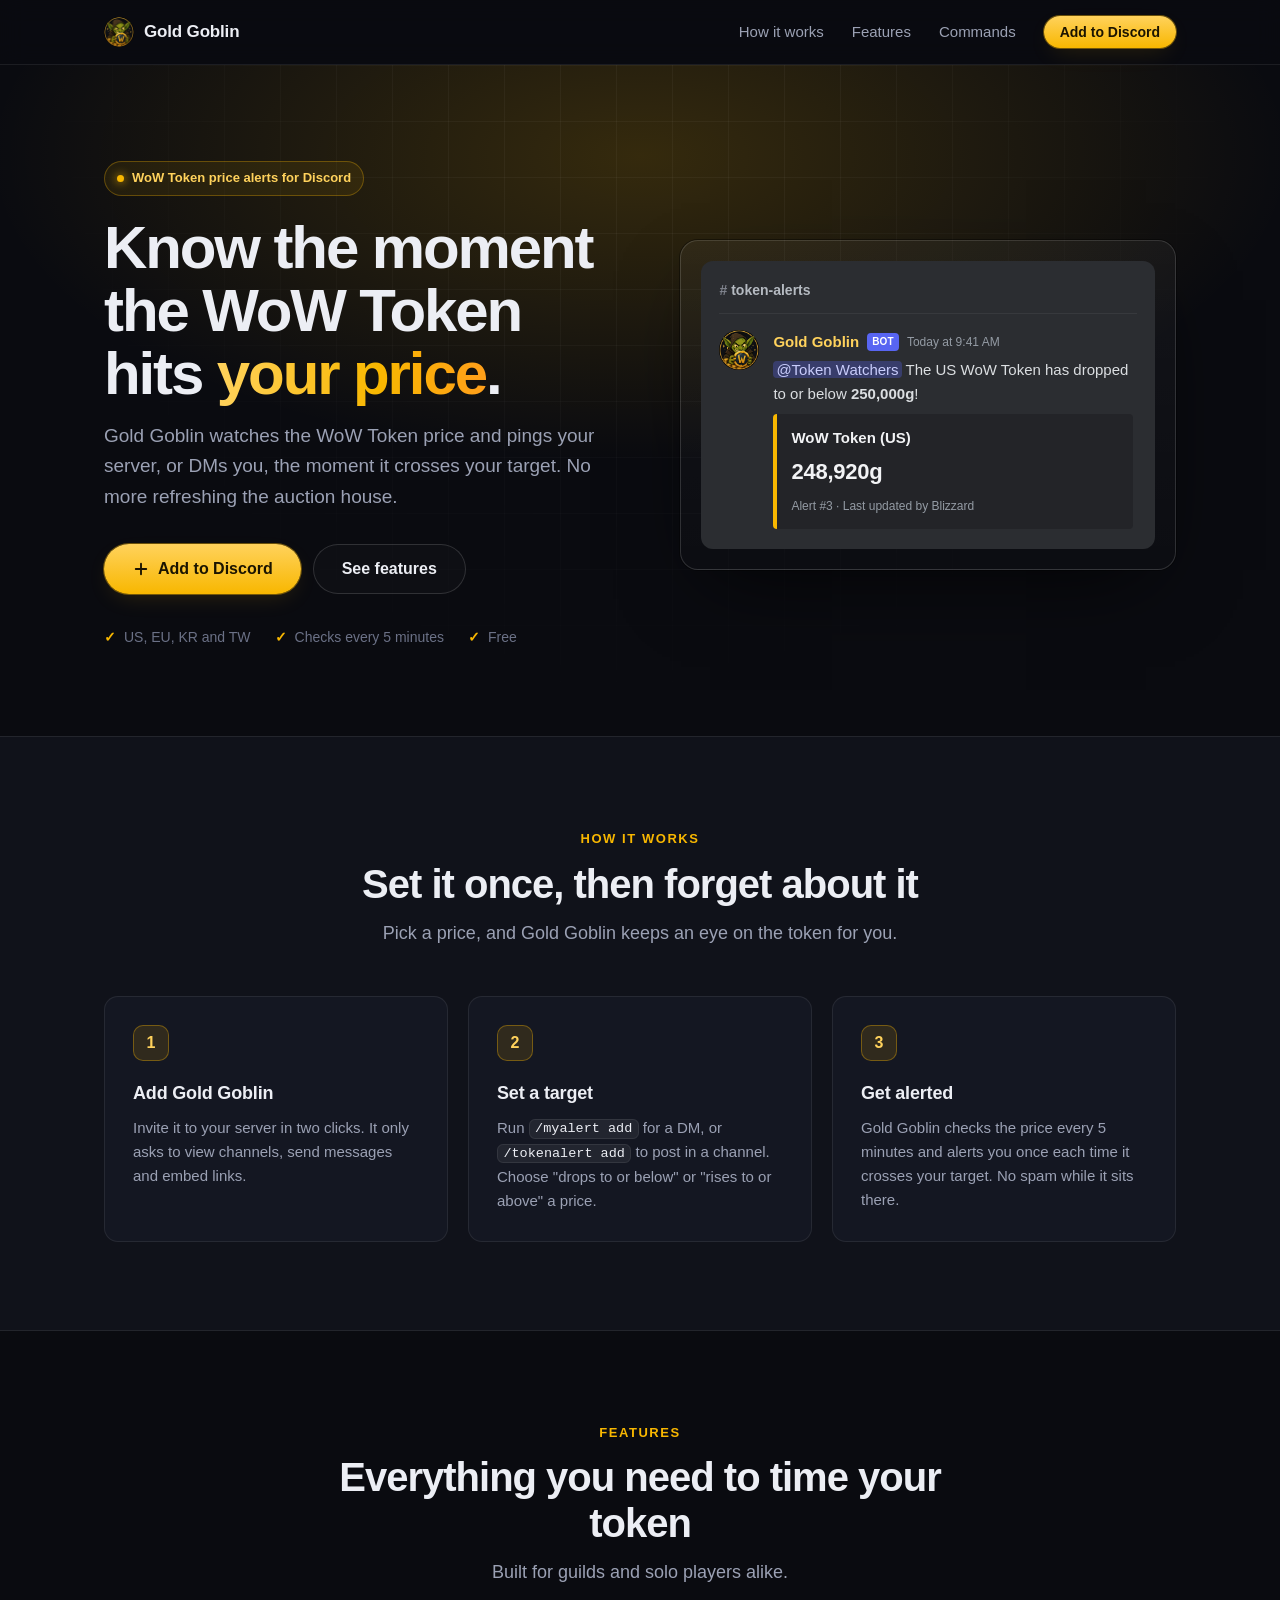
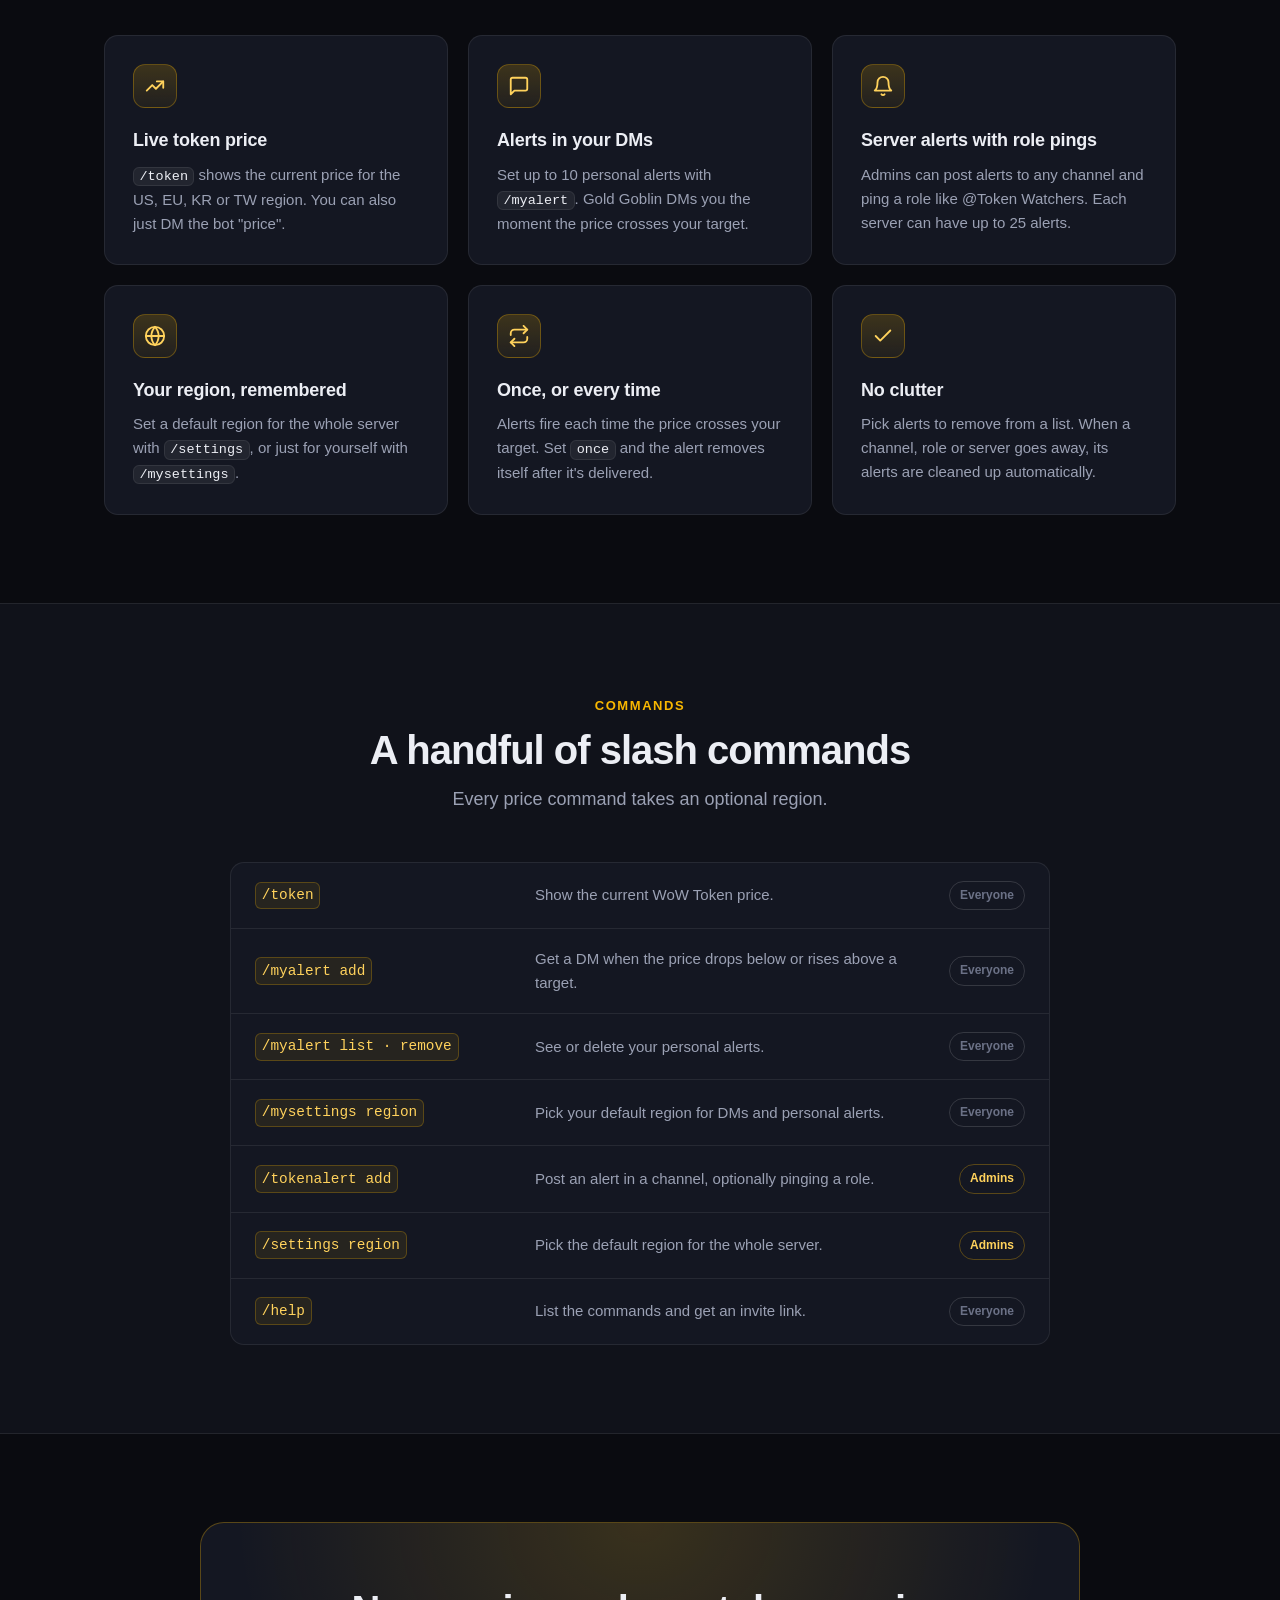
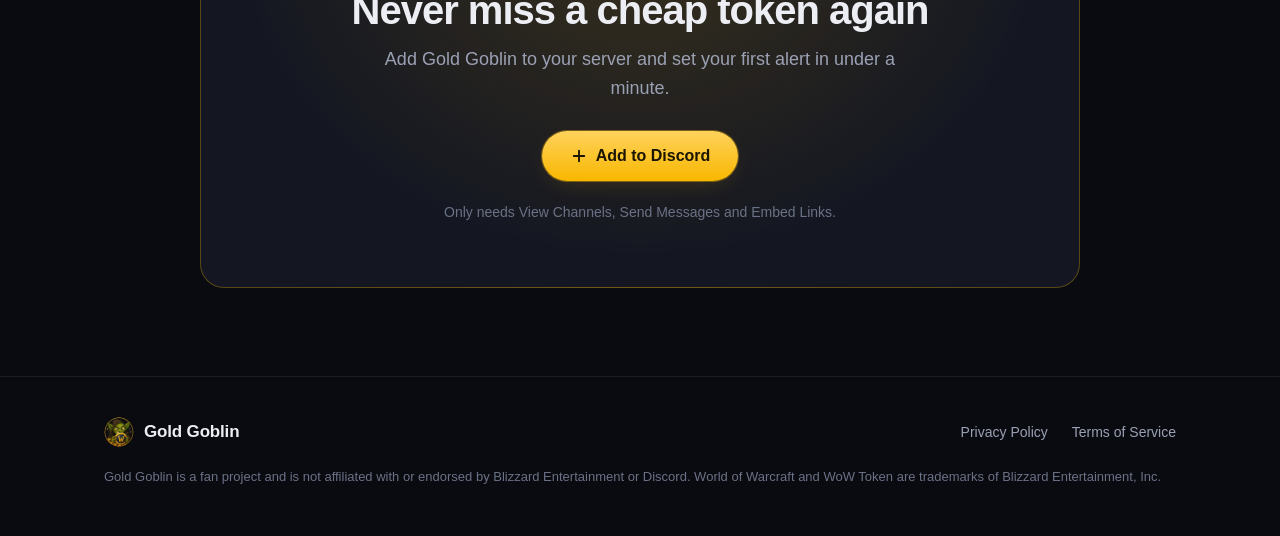
==== index.html @ 0d36cdb4 "Add Gold Goblin website with privacy policy and terms" ====
<!doctype html>
<html lang="en">
<head>
  <meta charset="utf-8">
  <meta name="viewport" content="width=device-width, initial-scale=1">
  <title>Gold Goblin · WoW Token price alerts for Discord</title>
  <meta name="description" content="Gold Goblin is a Discord bot that tracks the World of Warcraft Token price and alerts your server or DMs you when it hits your target. Supports US, EU, KR and TW.">
  <meta name="theme-color" content="#0a0b10">
  <meta property="og:title" content="Gold Goblin · WoW Token price alerts for Discord">
  <meta property="og:description" content="Get pinged the moment the WoW Token hits your price. US, EU, KR and TW.">
  <meta property="og:type" content="website">
  <meta property="og:image" content="https://tainamalave.github.io/gold-goblin-site/assets/icon-512.png">
  <link rel="icon" href="assets/favicon-64.png" type="image/png">
  <link rel="apple-touch-icon" href="assets/icon-256.png">
  <link rel="stylesheet" href="assets/styles.css">
</head>
<body>
  <header class="site-header">
    <nav class="container nav" aria-label="Main">
      <a class="brand" href="./">
        <img src="assets/icon-256.png" alt="" width="28" height="28">
        Gold Goblin
      </a>
      <div class="nav-links">
        <a href="#how-it-works">How it works</a>
        <a href="#features">Features</a>
        <a href="#commands">Commands</a>
        <a class="btn btn-primary btn-small" href="https://discord.com/oauth2/authorize?client_id=1545483178246930565&amp;scope=bot+applications.commands&amp;permissions=19456">Add to Discord</a>
      </div>
    </nav>
  </header>

  <main>
    <section class="hero">
      <div class="container hero-grid">
        <div>
          <span class="eyebrow"><span class="dot"></span>WoW Token price alerts for Discord</span>
          <h1>Know the moment the WoW Token hits <span class="gradient-text">your price</span>.</h1>
          <p class="lead">Gold Goblin watches the WoW Token price and pings your server, or DMs you, the moment it crosses your target. No more refreshing the auction house.</p>
          <div class="hero-actions">
            <a class="btn btn-primary btn-large" href="https://discord.com/oauth2/authorize?client_id=1545483178246930565&amp;scope=bot+applications.commands&amp;permissions=19456">
              <svg viewBox="0 0 24 24" fill="none" stroke="currentColor" stroke-width="2.5" stroke-linecap="round" aria-hidden="true"><path d="M12 5v14M5 12h14"/></svg>
              Add to Discord
            </a>
            <a class="btn btn-ghost btn-large" href="#features">See features</a>
          </div>
          <ul class="hero-facts">
            <li>US, EU, KR and TW</li>
            <li>Checks every 5 minutes</li>
            <li>Free</li>
          </ul>
        </div>

        <div class="mock" aria-label="Example of a Gold Goblin alert in Discord" role="img">
          <div class="mock-window">
            <p class="mock-channel"><span>#</span>token-alerts</p>
            <div class="msg">
              <img class="msg-avatar" src="assets/icon-256.png" alt="">
              <div>
                <div class="msg-head">
                  <span class="msg-name">Gold Goblin</span>
                  <span class="msg-tag">BOT</span>
                  <span class="msg-time">Today at 9:41 AM</span>
                </div>
                <p class="msg-text"><span class="mention">@Token Watchers</span> The US WoW Token has dropped to or below <strong>250,000g</strong>!</p>
                <div class="embed">
                  <div class="embed-title">WoW Token (US)</div>
                  <div class="embed-price">248,920g</div>
                  <div class="embed-foot">Alert #3 · Last updated by Blizzard</div>
                </div>
              </div>
            </div>
          </div>
        </div>
      </div>
    </section>

    <section class="section-alt" id="how-it-works">
      <div class="container">
        <div class="section-head">
          <span class="kicker">How it works</span>
          <h2>Set it once, then forget about it</h2>
          <p>Pick a price, and Gold Goblin keeps an eye on the token for you.</p>
        </div>
        <ol class="steps">
          <li class="step">
            <h3>Add Gold Goblin</h3>
            <p>Invite it to your server in two clicks. It only asks to view channels, send messages and embed links.</p>
          </li>
          <li class="step">
            <h3>Set a target</h3>
            <p>Run <code>/myalert add</code> for a DM, or <code>/tokenalert add</code> to post in a channel. Choose "drops to or below" or "rises to or above" a price.</p>
          </li>
          <li class="step">
            <h3>Get alerted</h3>
            <p>Gold Goblin checks the price every 5 minutes and alerts you once each time it crosses your target. No spam while it sits there.</p>
          </li>
        </ol>
      </div>
    </section>

    <section id="features">
      <div class="container">
        <div class="section-head">
          <span class="kicker">Features</span>
          <h2>Everything you need to time your token</h2>
          <p>Built for guilds and solo players alike.</p>
        </div>
        <div class="features">
          <article class="feature">
            <div class="feature-icon"><svg viewBox="0 0 24 24" fill="none" stroke="currentColor" stroke-width="2" stroke-linecap="round" stroke-linejoin="round" aria-hidden="true"><path d="M3 17l6-6 4 4 8-8"/><path d="M14 7h7v7"/></svg></div>
            <h3>Live token price</h3>
            <p><code>/token</code> shows the current price for the US, EU, KR or TW region. You can also just DM the bot "price".</p>
          </article>
          <article class="feature">
            <div class="feature-icon"><svg viewBox="0 0 24 24" fill="none" stroke="currentColor" stroke-width="2" stroke-linecap="round" stroke-linejoin="round" aria-hidden="true"><path d="M21 15a2 2 0 0 1-2 2H7l-4 4V5a2 2 0 0 1 2-2h14a2 2 0 0 1 2 2z"/></svg></div>
            <h3>Alerts in your DMs</h3>
            <p>Set up to 10 personal alerts with <code>/myalert</code>. Gold Goblin DMs you the moment the price crosses your target.</p>
          </article>
          <article class="feature">
            <div class="feature-icon"><svg viewBox="0 0 24 24" fill="none" stroke="currentColor" stroke-width="2" stroke-linecap="round" stroke-linejoin="round" aria-hidden="true"><path d="M18 8A6 6 0 0 0 6 8c0 7-3 9-3 9h18s-3-2-3-9"/><path d="M13.73 21a2 2 0 0 1-3.46 0"/></svg></div>
            <h3>Server alerts with role pings</h3>
            <p>Admins can post alerts to any channel and ping a role like @Token Watchers. Each server can have up to 25 alerts.</p>
          </article>
          <article class="feature">
            <div class="feature-icon"><svg viewBox="0 0 24 24" fill="none" stroke="currentColor" stroke-width="2" stroke-linecap="round" stroke-linejoin="round" aria-hidden="true"><circle cx="12" cy="12" r="10"/><path d="M2 12h20"/><path d="M12 2a15.3 15.3 0 0 1 4 10 15.3 15.3 0 0 1-4 10 15.3 15.3 0 0 1-4-10 15.3 15.3 0 0 1 4-10z"/></svg></div>
            <h3>Your region, remembered</h3>
            <p>Set a default region for the whole server with <code>/settings</code>, or just for yourself with <code>/mysettings</code>.</p>
          </article>
          <article class="feature">
            <div class="feature-icon"><svg viewBox="0 0 24 24" fill="none" stroke="currentColor" stroke-width="2" stroke-linecap="round" stroke-linejoin="round" aria-hidden="true"><path d="M17 1l4 4-4 4"/><path d="M3 11V9a4 4 0 0 1 4-4h14"/><path d="M7 23l-4-4 4-4"/><path d="M21 13v2a4 4 0 0 1-4 4H3"/></svg></div>
            <h3>Once, or every time</h3>
            <p>Alerts fire each time the price crosses your target. Set <code>once</code> and the alert removes itself after it's delivered.</p>
          </article>
          <article class="feature">
            <div class="feature-icon"><svg viewBox="0 0 24 24" fill="none" stroke="currentColor" stroke-width="2" stroke-linecap="round" stroke-linejoin="round" aria-hidden="true"><path d="M20 6L9 17l-5-5"/></svg></div>
            <h3>No clutter</h3>
            <p>Pick alerts to remove from a list. When a channel, role or server goes away, its alerts are cleaned up automatically.</p>
          </article>
        </div>
      </div>
    </section>

    <section class="section-alt" id="commands">
      <div class="container">
        <div class="section-head">
          <span class="kicker">Commands</span>
          <h2>A handful of slash commands</h2>
          <p>Every price command takes an optional region.</p>
        </div>
        <div class="commands">
          <div class="command">
            <code>/token</code>
            <p>Show the current WoW Token price.</p>
            <span class="badge">Everyone</span>
          </div>
          <div class="command">
            <code>/myalert add</code>
            <p>Get a DM when the price drops below or rises above a target.</p>
            <span class="badge">Everyone</span>
          </div>
          <div class="command">
            <code>/myalert list · remove</code>
            <p>See or delete your personal alerts.</p>
            <span class="badge">Everyone</span>
          </div>
          <div class="command">
            <code>/mysettings region</code>
            <p>Pick your default region for DMs and personal alerts.</p>
            <span class="badge">Everyone</span>
          </div>
          <div class="command">
            <code>/tokenalert add</code>
            <p>Post an alert in a channel, optionally pinging a role.</p>
            <span class="badge badge-admin">Admins</span>
          </div>
          <div class="command">
            <code>/settings region</code>
            <p>Pick the default region for the whole server.</p>
            <span class="badge badge-admin">Admins</span>
          </div>
          <div class="command">
            <code>/help</code>
            <p>List the commands and get an invite link.</p>
            <span class="badge">Everyone</span>
          </div>
        </div>
      </div>
    </section>

    <section>
      <div class="container">
        <div class="cta">
          <h2>Never miss a cheap token again</h2>
          <p>Add Gold Goblin to your server and set your first alert in under a minute.</p>
          <a class="btn btn-primary btn-large" href="https://discord.com/oauth2/authorize?client_id=1545483178246930565&amp;scope=bot+applications.commands&amp;permissions=19456">
            <svg viewBox="0 0 24 24" fill="none" stroke="currentColor" stroke-width="2.5" stroke-linecap="round" aria-hidden="true"><path d="M12 5v14M5 12h14"/></svg>
            Add to Discord
          </a>
          <p class="fine">Only needs View Channels, Send Messages and Embed Links.</p>
        </div>
      </div>
    </section>
  </main>

  <footer class="site-footer">
    <div class="container">
      <div class="footer-grid">
        <a class="brand" href="./">
          <img src="assets/icon-256.png" alt="" width="28" height="28">
          Gold Goblin
        </a>
        <div class="footer-links">
          <a href="privacy.html">Privacy Policy</a>
          <a href="terms.html">Terms of Service</a>
        </div>
      </div>
      <p class="disclaimer">Gold Goblin is a fan project and is not affiliated with or endorsed by Blizzard Entertainment or Discord. World of Warcraft and WoW Token are trademarks of Blizzard Entertainment, Inc.</p>
    </div>
  </footer>
</body>
</html>
---- assets/styles.css ----
:root {
  color-scheme: dark;
  --bg: #0a0b10;
  --bg-raised: #10121a;
  --card: #141722;
  --card-hover: #181c29;
  --border: rgba(255, 255, 255, 0.08);
  --border-strong: rgba(255, 255, 255, 0.14);
  --text: #eceef4;
  --muted: #9ba1b4;
  --faint: #6b7186;
  --gold: #f8b700;
  --gold-soft: #ffd25c;
  --gold-ink: #1b1400;
  --gold-glow: rgba(248, 183, 0, 0.18);
  --discord-bg: #2b2d31;
  --discord-embed: #232428;
  --radius: 14px;
  --max: 1120px;
  --font: ui-sans-serif, -apple-system, BlinkMacSystemFont, "Segoe UI", Roboto, "Helvetica Neue", Arial, sans-serif;
  --mono: ui-monospace, SFMono-Regular, Menlo, Consolas, "Liberation Mono", monospace;
}

*,
*::before,
*::after {
  box-sizing: border-box;
}

html {
  scroll-behavior: smooth;
}

body {
  margin: 0;
  background: var(--bg);
  color: var(--text);
  font-family: var(--font);
  font-size: 16px;
  line-height: 1.6;
  -webkit-font-smoothing: antialiased;
}

a {
  color: var(--gold-soft);
  text-decoration: none;
}

a:hover {
  text-decoration: underline;
}

:focus-visible {
  outline: 2px solid var(--gold);
  outline-offset: 3px;
  border-radius: 6px;
}

code {
  font-family: var(--mono);
  font-size: 0.9em;
  background: rgba(255, 255, 255, 0.06);
  border: 1px solid var(--border);
  border-radius: 6px;
  padding: 0.1em 0.4em;
  color: var(--text);
}

.container {
  width: 100%;
  max-width: var(--max);
  margin: 0 auto;
  padding: 0 24px;
}

/* Header */

.site-header {
  position: sticky;
  top: 0;
  z-index: 10;
  background: rgba(10, 11, 16, 0.75);
  backdrop-filter: blur(12px);
  -webkit-backdrop-filter: blur(12px);
  border-bottom: 1px solid var(--border);
}

.nav {
  display: flex;
  align-items: center;
  justify-content: space-between;
  height: 64px;
  gap: 16px;
}

.brand {
  display: flex;
  align-items: center;
  gap: 10px;
  color: var(--text);
  font-weight: 700;
  font-size: 17px;
  letter-spacing: -0.01em;
}

.brand:hover {
  text-decoration: none;
}

.brand img {
  width: 30px;
  height: 30px;
  border-radius: 50%;
}

.nav-links {
  display: flex;
  align-items: center;
  gap: 28px;
}

.nav-links a:not(.btn) {
  color: var(--muted);
  font-size: 15px;
}

.nav-links a:not(.btn):hover {
  color: var(--text);
  text-decoration: none;
}

/* Buttons */

.btn {
  display: inline-flex;
  align-items: center;
  justify-content: center;
  gap: 8px;
  padding: 12px 22px;
  border-radius: 999px;
  font-weight: 600;
  font-size: 15px;
  line-height: 1;
  transition: transform 0.15s ease, box-shadow 0.15s ease, background 0.15s ease;
}

.btn:hover {
  text-decoration: none;
  transform: translateY(-1px);
}

.btn svg {
  width: 18px;
  height: 18px;
}

.btn-primary {
  background: linear-gradient(180deg, var(--gold-soft), var(--gold));
  color: var(--gold-ink);
  box-shadow: 0 0 0 1px rgba(248, 183, 0, 0.4), 0 8px 24px -8px var(--gold-glow);
}

.btn-primary:hover {
  box-shadow: 0 0 0 1px rgba(248, 183, 0, 0.6), 0 12px 32px -8px rgba(248, 183, 0, 0.35);
}

.btn-ghost {
  color: var(--text);
  border: 1px solid var(--border-strong);
  background: rgba(255, 255, 255, 0.02);
}

.btn-ghost:hover {
  background: rgba(255, 255, 255, 0.06);
}

.btn-small {
  padding: 9px 16px;
  font-size: 14px;
}

.btn-large {
  padding: 16px 28px;
  font-size: 16px;
}

/* Hero */

.hero {
  position: relative;
  overflow: hidden;
  padding: 96px 0 88px;
}

.hero::before {
  content: "";
  position: absolute;
  inset: -40% -10% auto;
  height: 720px;
  background: radial-gradient(ellipse at center, var(--gold-glow), transparent 60%);
  pointer-events: none;
}

.hero::after {
  content: "";
  position: absolute;
  inset: 0;
  background-image: linear-gradient(var(--border) 1px, transparent 1px),
    linear-gradient(90deg, var(--border) 1px, transparent 1px);
  background-size: 56px 56px;
  mask-image: radial-gradient(ellipse at 50% 0%, black 20%, transparent 70%);
  -webkit-mask-image: radial-gradient(ellipse at 50% 0%, black 20%, transparent 70%);
  opacity: 0.5;
  pointer-events: none;
}

.hero-grid {
  position: relative;
  z-index: 1;
  display: grid;
  grid-template-columns: 1.05fr 1fr;
  gap: 56px;
  align-items: center;
}

.eyebrow {
  display: inline-flex;
  align-items: center;
  gap: 8px;
  padding: 6px 12px;
  border: 1px solid rgba(248, 183, 0, 0.3);
  border-radius: 999px;
  background: rgba(248, 183, 0, 0.08);
  color: var(--gold-soft);
  font-size: 13px;
  font-weight: 600;
}

.eyebrow .dot {
  width: 7px;
  height: 7px;
  border-radius: 50%;
  background: var(--gold);
  box-shadow: 0 0 10px var(--gold);
}

h1 {
  margin: 20px 0 16px;
  font-size: clamp(38px, 5.4vw, 60px);
  line-height: 1.05;
  letter-spacing: -0.035em;
  font-weight: 800;
}

.gradient-text {
  background: linear-gradient(90deg, var(--gold-soft), var(--gold) 60%, #ff9f1a);
  -webkit-background-clip: text;
  background-clip: text;
  color: transparent;
}

.lead {
  margin: 0 0 32px;
  max-width: 540px;
  color: var(--muted);
  font-size: 19px;
}

.hero-actions {
  display: flex;
  flex-wrap: wrap;
  gap: 12px;
}

.hero-facts {
  display: flex;
  flex-wrap: wrap;
  gap: 8px 24px;
  margin: 32px 0 0;
  padding: 0;
  list-style: none;
  color: var(--faint);
  font-size: 14px;
}

.hero-facts li::before {
  content: "✓";
  margin-right: 8px;
  color: var(--gold);
  font-weight: 700;
}

/* Discord message mock */

.mock {
  position: relative;
  padding: 20px;
  border: 1px solid var(--border-strong);
  border-radius: 18px;
  background: linear-gradient(180deg, rgba(255, 255, 255, 0.04), rgba(255, 255, 255, 0.01));
  box-shadow: 0 30px 80px -30px rgba(0, 0, 0, 0.8), 0 0 0 1px rgba(0, 0, 0, 0.4);
}

.mock-window {
  border-radius: 12px;
  background: var(--discord-bg);
  padding: 18px 18px 20px;
}

.mock-channel {
  margin: 0 0 16px;
  padding-bottom: 12px;
  border-bottom: 1px solid rgba(255, 255, 255, 0.06);
  color: #b5bac1;
  font-size: 14px;
  font-weight: 600;
}

.mock-channel span {
  color: #80848e;
  margin-right: 4px;
}

.msg {
  display: grid;
  grid-template-columns: 40px 1fr;
  gap: 14px;
}

.msg-avatar {
  width: 40px;
  height: 40px;
  border-radius: 50%;
}

.msg-head {
  display: flex;
  align-items: center;
  gap: 8px;
  font-size: 15px;
}

.msg-name {
  color: var(--gold-soft);
  font-weight: 600;
}

.msg-tag {
  padding: 1px 5px;
  border-radius: 4px;
  background: #5865f2;
  color: #fff;
  font-size: 10px;
  font-weight: 700;
  letter-spacing: 0.02em;
}

.msg-time {
  color: #949ba4;
  font-size: 12px;
}

.msg-text {
  margin: 4px 0 8px;
  color: #dbdee1;
  font-size: 15px;
}

.mention {
  padding: 0 3px;
  border-radius: 4px;
  background: rgba(88, 101, 242, 0.3);
  color: #c9cdfb;
  font-weight: 500;
}

.embed {
  max-width: 360px;
  border-left: 4px solid var(--gold);
  border-radius: 4px;
  background: var(--discord-embed);
  padding: 12px 16px 12px 14px;
}

.embed-title {
  color: #f2f3f5;
  font-weight: 700;
  font-size: 15px;
}

.embed-price {
  margin: 4px 0 8px;
  color: #f2f3f5;
  font-weight: 800;
  font-size: 22px;
  letter-spacing: -0.01em;
}

.embed-foot {
  color: #949ba4;
  font-size: 12px;
}

/* Sections */

section {
  padding: 88px 0;
}

.section-alt {
  background: var(--bg-raised);
  border-top: 1px solid var(--border);
  border-bottom: 1px solid var(--border);
}

.section-head {
  max-width: 640px;
  margin: 0 auto 48px;
  text-align: center;
}

.section-head .kicker {
  color: var(--gold);
  font-size: 13px;
  font-weight: 700;
  letter-spacing: 0.12em;
  text-transform: uppercase;
}

h2 {
  margin: 10px 0 12px;
  font-size: clamp(28px, 3.6vw, 40px);
  line-height: 1.15;
  letter-spacing: -0.025em;
  font-weight: 800;
}

.section-head p {
  margin: 0;
  color: var(--muted);
  font-size: 18px;
}

/* Steps */

.steps {
  display: grid;
  grid-template-columns: repeat(3, 1fr);
  gap: 20px;
  margin: 0;
  padding: 0;
  list-style: none;
  counter-reset: step;
}

.step {
  position: relative;
  padding: 28px;
  border: 1px solid var(--border);
  border-radius: var(--radius);
  background: var(--card);
}

.step::before {
  counter-increment: step;
  content: counter(step);
  display: grid;
  place-items: center;
  width: 36px;
  height: 36px;
  margin-bottom: 18px;
  border-radius: 10px;
  background: rgba(248, 183, 0, 0.12);
  border: 1px solid rgba(248, 183, 0, 0.35);
  color: var(--gold-soft);
  font-weight: 800;
}

.step h3,
.feature h3 {
  margin: 0 0 8px;
  font-size: 18px;
  letter-spacing: -0.01em;
}

.step p,
.feature p {
  margin: 0;
  color: var(--muted);
  font-size: 15px;
}

/* Features */

.features {
  display: grid;
  grid-template-columns: repeat(3, 1fr);
  gap: 20px;
}

.feature {
  padding: 28px;
  border: 1px solid var(--border);
  border-radius: var(--radius);
  background: var(--card);
  transition: border-color 0.2s ease, background 0.2s ease, transform 0.2s ease;
}

.feature:hover {
  border-color: rgba(248, 183, 0, 0.35);
  background: var(--card-hover);
  transform: translateY(-2px);
}

.feature-icon {
  display: grid;
  place-items: center;
  width: 44px;
  height: 44px;
  margin-bottom: 18px;
  border-radius: 12px;
  background: linear-gradient(180deg, rgba(248, 183, 0, 0.18), rgba(248, 183, 0, 0.06));
  border: 1px solid rgba(248, 183, 0, 0.3);
  color: var(--gold-soft);
}

.feature-icon svg {
  width: 22px;
  height: 22px;
}

/* Commands */

.commands {
  max-width: 820px;
  margin: 0 auto;
  border: 1px solid var(--border);
  border-radius: var(--radius);
  background: var(--card);
  overflow: hidden;
}

.command {
  display: grid;
  grid-template-columns: minmax(200px, 260px) 1fr auto;
  align-items: center;
  gap: 20px;
  padding: 18px 24px;
  border-bottom: 1px solid var(--border);
}

.command:last-child {
  border-bottom: 0;
}

.command code {
  justify-self: start;
  background: rgba(248, 183, 0, 0.08);
  border-color: rgba(248, 183, 0, 0.25);
  color: var(--gold-soft);
}

.command p {
  margin: 0;
  color: var(--muted);
  font-size: 15px;
}

.badge {
  padding: 4px 10px;
  border-radius: 999px;
  border: 1px solid var(--border-strong);
  color: var(--faint);
  font-size: 12px;
  font-weight: 600;
  white-space: nowrap;
}

.badge-admin {
  border-color: rgba(248, 183, 0, 0.3);
  color: var(--gold-soft);
}

/* Call to action */

.cta {
  position: relative;
  overflow: hidden;
  max-width: 880px;
  margin: 0 auto;
  padding: 64px 32px;
  border: 1px solid rgba(248, 183, 0, 0.3);
  border-radius: 24px;
  background: radial-gradient(ellipse at 50% 0%, rgba(248, 183, 0, 0.16), transparent 65%), var(--card);
  text-align: center;
}

.cta h2 {
  margin-top: 0;
}

.cta p {
  margin: 0 auto 28px;
  max-width: 520px;
  color: var(--muted);
  font-size: 18px;
}

.cta .fine {
  margin: 20px auto 0;
  color: var(--faint);
  font-size: 14px;
}

/* Legal pages */

.legal {
  padding: 72px 0 96px;
}

.prose {
  max-width: 720px;
  margin: 0 auto;
}

.prose h1 {
  margin: 0 0 8px;
  font-size: clamp(34px, 4.6vw, 46px);
}

.prose .updated {
  margin: 0 0 40px;
  color: var(--faint);
  font-size: 15px;
}

.prose h2 {
  margin: 44px 0 12px;
  font-size: 22px;
  letter-spacing: -0.015em;
}

.prose p,
.prose li {
  color: #c6cad6;
}

.prose ul {
  padding-left: 22px;
}

.prose li {
  margin: 6px 0;
}

.prose strong {
  color: var(--text);
}

.callout {
  margin: 0 0 32px;
  padding: 18px 20px;
  border: 1px solid rgba(248, 183, 0, 0.3);
  border-radius: 12px;
  background: rgba(248, 183, 0, 0.06);
  color: #d8dbe5;
}

/* Footer */

.site-footer {
  padding: 40px 0 48px;
  border-top: 1px solid var(--border);
  color: var(--faint);
  font-size: 14px;
}

.footer-grid {
  display: flex;
  flex-wrap: wrap;
  align-items: center;
  justify-content: space-between;
  gap: 16px;
}

.footer-links {
  display: flex;
  gap: 24px;
}

.footer-links a {
  color: var(--muted);
}

.disclaimer {
  margin: 20px 0 0;
  font-size: 13px;
  color: var(--faint);
}

/* Responsive */

@media (max-width: 960px) {
  .hero {
    padding: 64px 0 72px;
  }

  .hero-grid {
    grid-template-columns: 1fr;
    gap: 48px;
  }

  .features {
    grid-template-columns: repeat(2, 1fr);
  }

  .steps {
    grid-template-columns: 1fr;
  }
}

@media (max-width: 640px) {
  .container {
    padding: 0 16px;
  }

  .nav-links a:not(.btn) {
    display: none;
  }

  section {
    padding: 64px 0;
  }

  .features {
    grid-template-columns: 1fr;
  }

  .command {
    grid-template-columns: 1fr;
    gap: 8px;
    padding: 16px 18px;
  }

  .badge {
    justify-self: start;
  }

  .mock {
    padding: 12px;
  }

  .cta {
    padding: 48px 20px;
  }
}

@media (prefers-reduced-motion: reduce) {
  html {
    scroll-behavior: auto;
  }

  .btn,
  .feature {
    transition: none;
  }

  .btn:hover,
  .feature:hover {
    transform: none;
  }
}
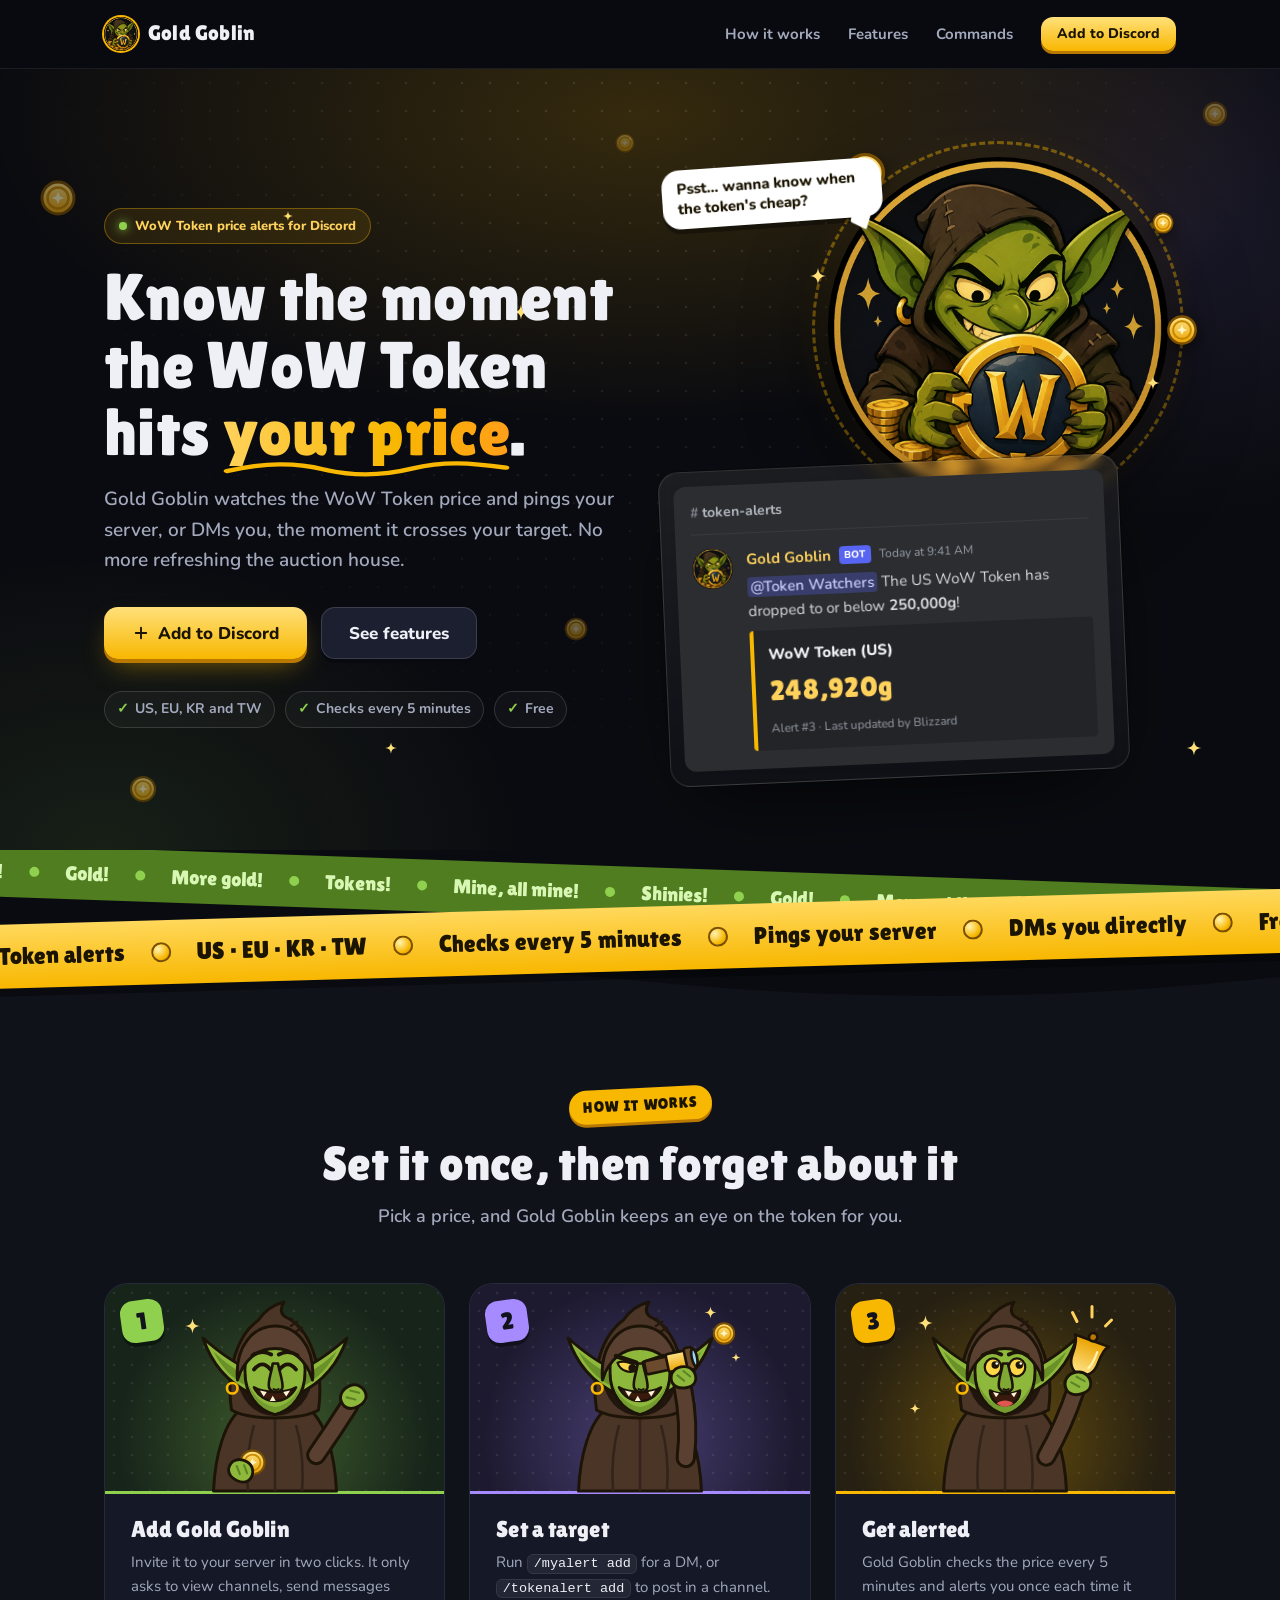
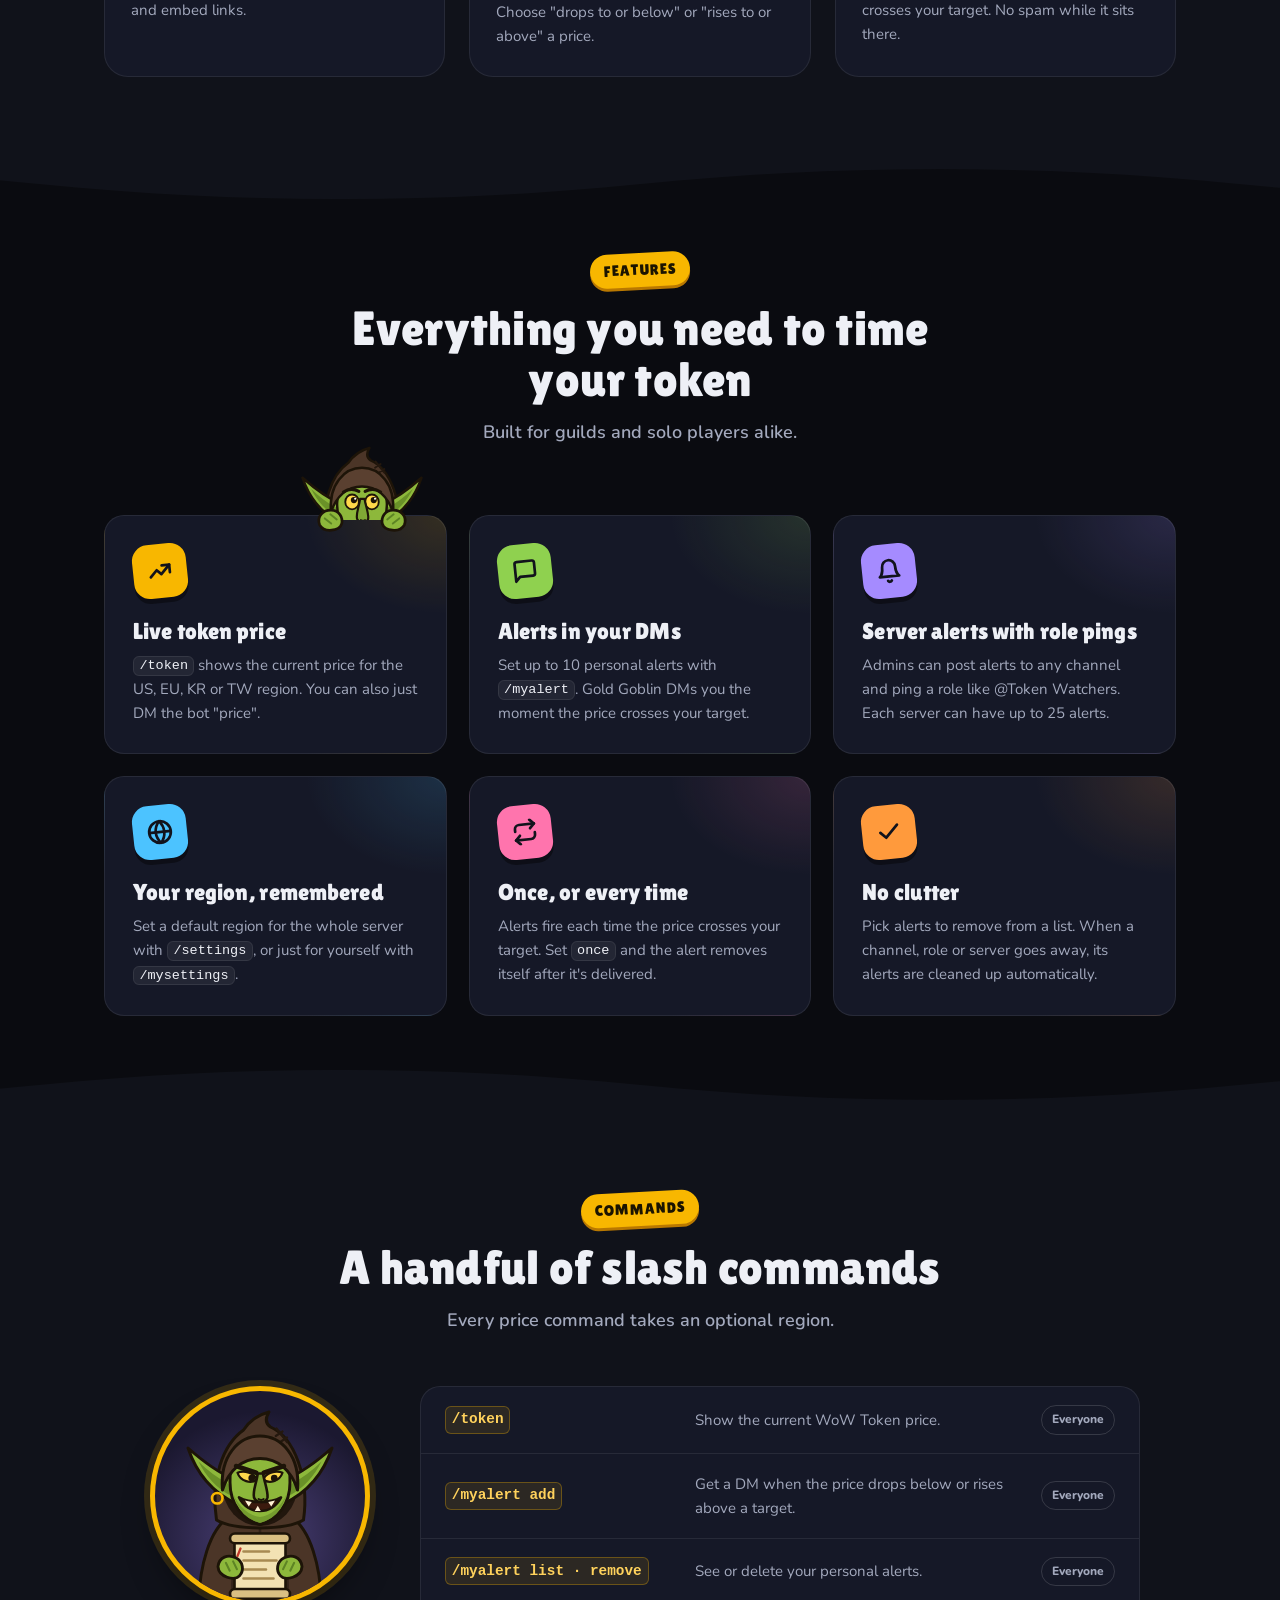
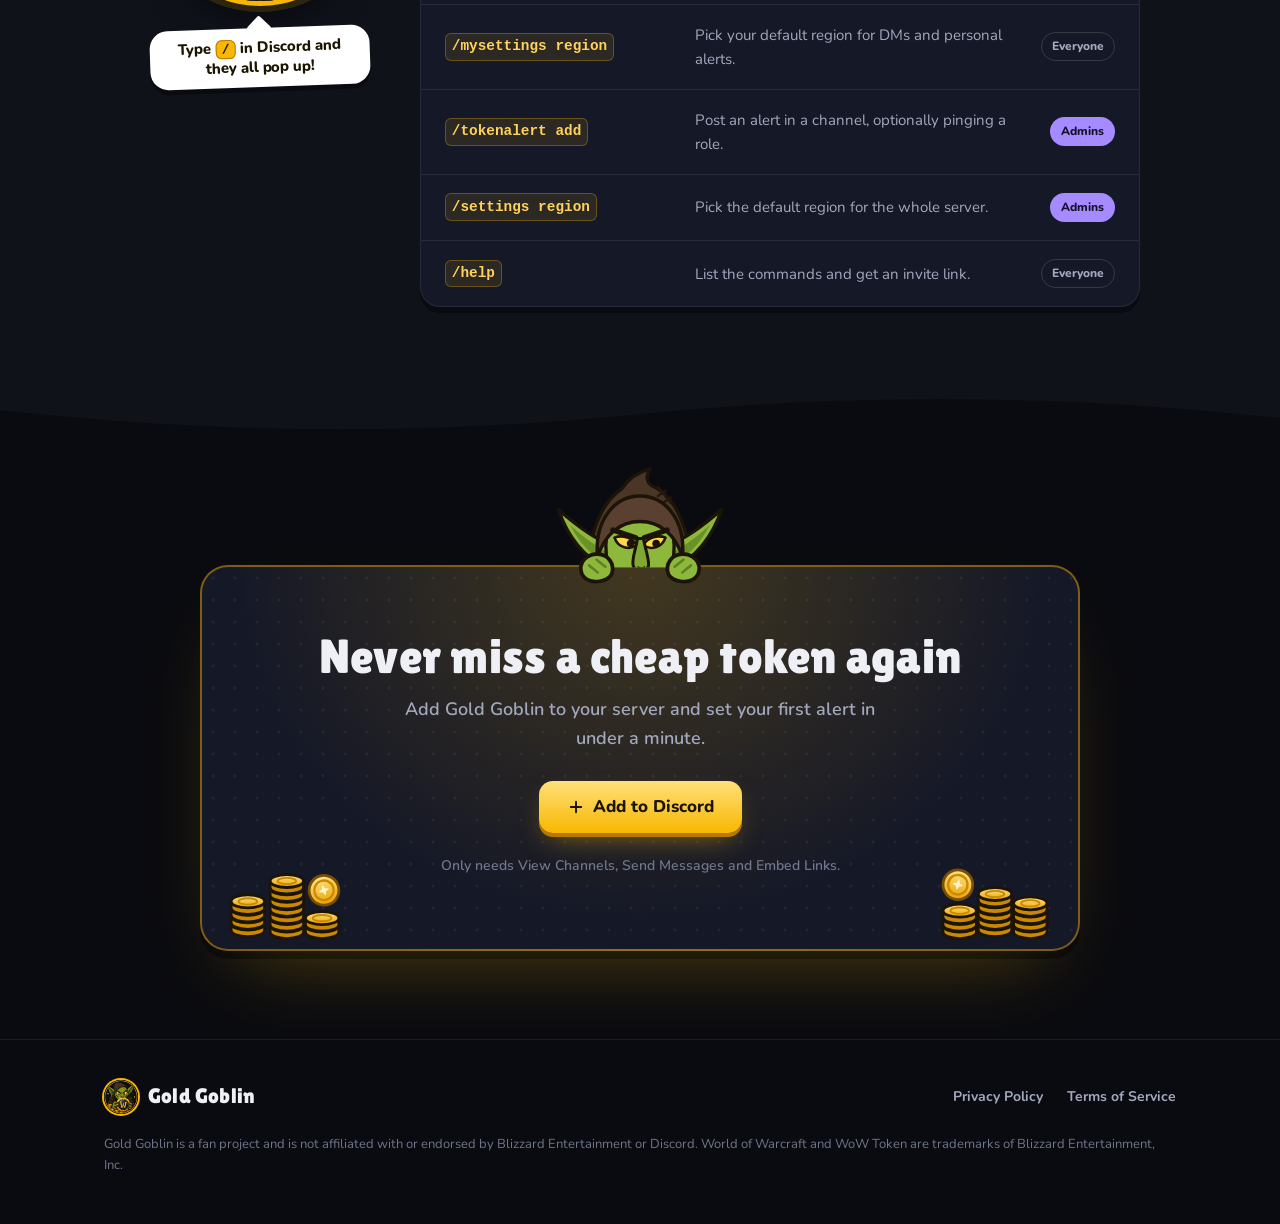
==== commit c17d7673: "gold goblin website redesign" ====
--- a/index.html
+++ b/index.html
@@ -12,12 +12,124 @@
   <meta property="og:image" content="https://tainamalave.github.io/gold-goblin-site/assets/icon-512.png">
   <link rel="icon" href="assets/favicon-64.png" type="image/png">
   <link rel="apple-touch-icon" href="assets/icon-256.png">
+  <link rel="preconnect" href="https://fonts.googleapis.com">
+  <link rel="preconnect" href="https://fonts.gstatic.com" crossorigin>
+  <link rel="stylesheet" href="https://fonts.googleapis.com/css2?family=Lilita+One&amp;family=Nunito:wght@400;600;700;800;900&amp;display=swap">
   <link rel="stylesheet" href="assets/styles.css">
+  <script>document.documentElement.classList.add('js');</script>
 </head>
 <body>
+  <!-- Shared drawings: the goblin's parts, coins and props. Each character below is built from these. -->
+  <svg class="svg-defs" width="0" height="0" aria-hidden="true" focusable="false">
+    <defs>
+      <linearGradient id="gold-grad" x1="0" y1="0" x2="0" y2="1">
+        <stop offset="0" stop-color="#ffe58a"/>
+        <stop offset="1" stop-color="#eaa200"/>
+      </linearGradient>
+      <clipPath id="peek-clip" clipPathUnits="userSpaceOnUse">
+        <rect x="-20" y="-20" width="240" height="144"/>
+      </clipPath>
+
+      <g id="gob-head" stroke="#1d1408" stroke-width="4" stroke-linejoin="round" stroke-linecap="round">
+        <path d="M42 152C34 98 50 52 78 32C86 20 96 12 112 8C106 18 108 24 114 28C146 42 166 96 158 152C134 166 66 166 42 152Z" fill="#4b3527"/>
+        <path d="M122 30l14 18M121 40l9-6M127 48l9-6" fill="none" stroke="#24180e" stroke-width="3"/>
+        <ellipse cx="100" cy="106" rx="50" ry="54" fill="#21160d" stroke="none"/>
+        <path d="M66 98C42 88 22 72 4 56C14 86 34 114 68 130Z" fill="#8db83b"/>
+        <path d="M58 104C44 96 30 86 18 74C28 94 42 110 62 120Z" fill="#6a9128" stroke="none"/>
+        <path d="M134 98C158 88 178 72 196 56C186 86 166 114 132 130Z" fill="#8db83b"/>
+        <path d="M142 104C156 96 170 86 182 74C172 94 158 110 138 120Z" fill="#6a9128" stroke="none"/>
+        <circle cx="43" cy="123" r="7" fill="none" stroke="#f8b700" stroke-width="3.5"/>
+        <path d="M60 102C58 72 78 56 100 56C122 56 142 72 140 102C140 130 124 152 100 158C76 152 60 130 60 102Z" fill="#8db83b"/>
+        <path d="M64 116C70 140 84 152 100 156C116 152 130 140 136 116C128 136 114 146 100 148C86 146 72 136 64 116Z" fill="#6a9128" stroke="none" opacity="0.7"/>
+        <path d="M50 112C46 66 72 40 100 40C128 40 154 66 150 112C142 86 124 70 100 70C76 70 58 86 50 112Z" fill="#5a4030"/>
+      </g>
+
+      <g id="brows-sly" fill="none" stroke="#1d1408" stroke-width="6" stroke-linecap="round">
+        <path d="M68 80L95 89M132 80L105 89"/>
+      </g>
+      <g id="brows-up" fill="none" stroke="#1d1408" stroke-width="5" stroke-linecap="round">
+        <path d="M70 79Q82 71 95 78M105 78Q118 71 130 79"/>
+      </g>
+
+      <g id="eyes-sly" stroke="#1d1408" stroke-width="3" stroke-linejoin="round">
+        <path d="M70 89C80 85 92 90 96 98C88 104 74 101 70 89Z" fill="#ffd84a"/>
+        <path d="M130 89C120 85 108 90 104 98C112 104 126 101 130 89Z" fill="#ffd84a"/>
+        <circle cx="89" cy="96" r="4.5" fill="#1d1408" stroke="none"/>
+        <circle cx="119" cy="96" r="4.5" fill="#1d1408" stroke="none"/>
+      </g>
+      <g id="eyes-happy" fill="none" stroke="#1d1408" stroke-width="5" stroke-linecap="round">
+        <path d="M72 98Q83 84 94 98M106 98Q117 84 128 98"/>
+      </g>
+      <g id="eyes-wide" stroke="#1d1408" stroke-width="3">
+        <ellipse cx="84" cy="95" rx="11" ry="12" fill="#ffd84a"/>
+        <ellipse cx="116" cy="95" rx="11" ry="12" fill="#ffd84a"/>
+        <circle cx="87" cy="92" r="5" fill="#1d1408" stroke="none"/>
+        <circle cx="119" cy="92" r="5" fill="#1d1408" stroke="none"/>
+        <circle cx="89" cy="90" r="1.7" fill="#fff" stroke="none"/>
+        <circle cx="121" cy="90" r="1.7" fill="#fff" stroke="none"/>
+      </g>
+
+      <g id="mouth-grin" stroke="#1d1408" stroke-width="3.5" stroke-linejoin="round">
+        <path d="M72 122C84 146 116 146 128 122C114 130 86 130 72 122Z" fill="#3b1a0e"/>
+        <path d="M80 126L85 134L89 128ZM111 128L115 134L120 126ZM93 140L97 133L101 140Z" fill="#fff4d6" stroke="none"/>
+      </g>
+      <g id="mouth-open" stroke="#1d1408" stroke-width="3.5" stroke-linejoin="round">
+        <path d="M80 126C80 152 120 152 120 126C108 132 92 132 80 126Z" fill="#3b1a0e"/>
+        <path d="M89 143C95 138 105 138 111 143C105 149 95 149 89 143Z" fill="#e0574f" stroke="none"/>
+        <path d="M84 128L88 135L92 130ZM108 130L112 135L116 128Z" fill="#fff4d6" stroke="none"/>
+      </g>
+      <g id="gob-nose" stroke="#1d1408" stroke-linejoin="round" stroke-linecap="round">
+        <path d="M97 90C95 104 90 114 92 122C95 130 108 130 110 122C111 114 106 102 104 90Z" fill="#7fa835" stroke-width="3.5"/>
+        <path d="M98 124q3.5 2.5 7 0" fill="none" stroke-width="2.5"/>
+      </g>
+
+      <g id="gob-body" stroke="#1d1408" stroke-width="4" stroke-linejoin="round">
+        <path d="M58 148C32 166 20 214 18 260L182 260C180 214 168 166 142 148C124 160 76 160 58 148Z" fill="#4b3527"/>
+        <path d="M100 164V260M72 172C64 200 62 232 64 260M128 172C136 200 138 232 136 260" fill="none" stroke="#33231a" stroke-width="3.5"/>
+      </g>
+
+      <g id="gob-hand" stroke="#1d1408" stroke-linejoin="round" stroke-linecap="round">
+        <path d="M-14 4C-16 -8 -6 -14 4 -12C14 -10 18 0 14 8C10 16 -10 16 -14 4Z" fill="#8db83b" stroke-width="3.5"/>
+        <path d="M-6 -3L1 5M2 -7L9 1" fill="none" stroke="#5d8424" stroke-width="2.5"/>
+      </g>
+
+      <g id="coin">
+        <circle r="16" fill="url(#gold-grad)" stroke="#7a4f00" stroke-width="3"/>
+        <circle r="10.5" fill="none" stroke="#c98a00" stroke-width="2.5"/>
+        <path d="M0 -6L1.8 -1.8L6 0L1.8 1.8L0 6L-1.8 1.8L-6 0L-1.8 -1.8Z" fill="#fff6c8"/>
+      </g>
+      <g id="coin-flat" stroke="#1d1408" stroke-width="3" stroke-linejoin="round">
+        <path d="M-18 0v7a18 7 0 0 0 36 0v-7" fill="#c98a00"/>
+        <ellipse rx="18" ry="7" fill="url(#gold-grad)"/>
+        <ellipse rx="10" ry="3.4" fill="none" stroke="#c98a00" stroke-width="2"/>
+      </g>
+      <path id="sparkle" d="M0 -10C1 -3 3 -1 10 0C3 1 1 3 0 10C-1 3 -3 1 -10 0C-3 -1 -1 -3 0 -10Z" fill="#ffe17a"/>
+
+      <g id="spyglass" stroke="#1d1408" stroke-width="3.5" stroke-linejoin="round">
+        <rect x="0" y="-9" width="34" height="18" rx="3" fill="#6b4a2e"/>
+        <rect x="30" y="-12" width="28" height="24" rx="3" fill="url(#gold-grad)"/>
+        <rect x="55" y="-15" width="11" height="30" rx="3" fill="#6b4a2e"/>
+        <ellipse cx="67" cy="0" rx="3.5" ry="12" fill="#9ad7ff"/>
+      </g>
+      <g id="bell" stroke="#1d1408" stroke-width="3.5" stroke-linejoin="round" stroke-linecap="round">
+        <rect x="-5" y="-2" width="10" height="14" rx="4" fill="#6b4a2e"/>
+        <path d="M-24 58C-20 54 -18 44 -18 32C-18 18 -10 10 0 10C10 10 18 18 18 32C18 44 20 54 24 58Z" fill="url(#gold-grad)"/>
+        <path d="M-8 22C-12 28 -12 38 -12 46" fill="none" stroke="#fff3b0" stroke-width="3"/>
+        <circle cx="0" cy="63" r="5.5" fill="#b97800"/>
+      </g>
+      <g id="scroll" stroke="#1d1408" stroke-width="3.5" stroke-linejoin="round" stroke-linecap="round">
+        <rect x="-34" y="-34" width="68" height="70" rx="4" fill="#f3e2b3"/>
+        <rect x="-40" y="-42" width="80" height="13" rx="6.5" fill="#d9bf82"/>
+        <rect x="-40" y="32" width="80" height="13" rx="6.5" fill="#d9bf82"/>
+        <path d="M-22 -18H12M-22 -6H22M-22 6H8M-22 18H18" fill="none" stroke="#a88a52" stroke-width="3.5"/>
+        <path d="M-26 -22l-4 10" fill="none" stroke="#c0392b" stroke-width="3"/>
+      </g>
+    </defs>
+  </svg>
+
   <header class="site-header">
     <nav class="container nav" aria-label="Main">
-      <a class="brand" href="./">
+      <a class="brand" href="index.html">
         <img src="assets/icon-256.png" alt="" width="28" height="28">
         Gold Goblin
       </a>
@@ -32,10 +144,22 @@
 
   <main>
     <section class="hero">
+      <div class="hero-deco" aria-hidden="true">
+        <svg class="deco-coin dc1" viewBox="-20 -20 40 40"><use href="#coin"/></svg>
+        <svg class="deco-coin dc2" viewBox="-20 -20 40 40"><use href="#coin"/></svg>
+        <svg class="deco-coin dc3" viewBox="-20 -20 40 40"><use href="#coin"/></svg>
+        <svg class="deco-coin dc4" viewBox="-20 -20 40 40"><use href="#coin"/></svg>
+        <svg class="deco-coin dc5" viewBox="-20 -20 40 40"><use href="#coin"/></svg>
+        <svg class="deco-spark ds1" viewBox="-12 -12 24 24"><use href="#sparkle"/></svg>
+        <svg class="deco-spark ds2" viewBox="-12 -12 24 24"><use href="#sparkle"/></svg>
+        <svg class="deco-spark ds3" viewBox="-12 -12 24 24"><use href="#sparkle"/></svg>
+        <svg class="deco-spark ds4" viewBox="-12 -12 24 24"><use href="#sparkle"/></svg>
+      </div>
+
       <div class="container hero-grid">
-        <div>
+        <div class="hero-copy">
           <span class="eyebrow"><span class="dot"></span>WoW Token price alerts for Discord</span>
-          <h1>Know the moment the WoW Token hits <span class="gradient-text">your price</span>.</h1>
+          <h1>Know the moment the WoW Token hits <span class="gradient-text squiggle">your price</span>.</h1>
           <p class="lead">Gold Goblin watches the WoW Token price and pings your server, or DMs you, the moment it crosses your target. No more refreshing the auction house.</p>
           <div class="hero-actions">
             <a class="btn btn-primary btn-large" href="https://discord.com/oauth2/authorize?client_id=1545483178246930565&amp;scope=bot+applications.commands&amp;permissions=19456">
@@ -51,22 +175,38 @@
           </ul>
         </div>
 
-        <div class="mock" aria-label="Example of a Gold Goblin alert in Discord" role="img">
-          <div class="mock-window">
-            <p class="mock-channel"><span>#</span>token-alerts</p>
-            <div class="msg">
-              <img class="msg-avatar" src="assets/icon-256.png" alt="">
-              <div>
-                <div class="msg-head">
-                  <span class="msg-name">Gold Goblin</span>
-                  <span class="msg-tag">BOT</span>
-                  <span class="msg-time">Today at 9:41 AM</span>
-                </div>
-                <p class="msg-text"><span class="mention">@Token Watchers</span> The US WoW Token has dropped to or below <strong>250,000g</strong>!</p>
-                <div class="embed">
-                  <div class="embed-title">WoW Token (US)</div>
-                  <div class="embed-price">248,920g</div>
-                  <div class="embed-foot">Alert #3 · Last updated by Blizzard</div>
+        <div class="stage">
+          <div class="goblin-wrap">
+            <div class="halo" aria-hidden="true"></div>
+            <button class="goblin-btn" type="button" aria-label="Poke Gold Goblin">
+              <img src="assets/icon-512.png" alt="" width="512" height="512">
+            </button>
+            <p class="bubble" aria-live="polite">Psst… wanna know when the token's cheap?</p>
+            <p class="loot" hidden>Looted <strong>0</strong>g</p>
+            <svg class="orbit-coin oc1" viewBox="-20 -20 40 40" aria-hidden="true"><use href="#coin"/></svg>
+            <svg class="orbit-coin oc2" viewBox="-20 -20 40 40" aria-hidden="true"><use href="#coin"/></svg>
+            <svg class="orbit-coin oc3" viewBox="-20 -20 40 40" aria-hidden="true"><use href="#coin"/></svg>
+            <svg class="orbit-spark os1" viewBox="-12 -12 24 24" aria-hidden="true"><use href="#sparkle"/></svg>
+            <svg class="orbit-spark os2" viewBox="-12 -12 24 24" aria-hidden="true"><use href="#sparkle"/></svg>
+          </div>
+
+          <div class="mock" aria-label="Example of a Gold Goblin alert in Discord" role="img">
+            <div class="mock-window">
+              <p class="mock-channel"><span>#</span>token-alerts</p>
+              <div class="msg">
+                <img class="msg-avatar" src="assets/icon-256.png" alt="">
+                <div>
+                  <div class="msg-head">
+                    <span class="msg-name">Gold Goblin</span>
+                    <span class="msg-tag">BOT</span>
+                    <span class="msg-time">Today at 9:41 AM</span>
+                  </div>
+                  <p class="msg-text"><span class="mention">@Token Watchers</span> The US WoW Token has dropped to or below <strong>250,000g</strong>!</p>
+                  <div class="embed">
+                    <div class="embed-title">WoW Token (US)</div>
+                    <div class="embed-price">248,920g</div>
+                    <div class="embed-foot">Alert #3 · Last updated by Blizzard</div>
+                  </div>
                 </div>
               </div>
             </div>
@@ -75,25 +215,110 @@
       </div>
     </section>
 
+    <div class="ticker" aria-hidden="true">
+      <div class="band band-back">
+        <ul class="band-track">
+          <li>Shinies!</li><li>Gold!</li><li>More gold!</li><li>Tokens!</li><li>Mine, all mine!</li><li>Shinies!</li><li>Gold!</li><li>More gold!</li><li>Tokens!</li><li>Mine, all mine!</li>
+        </ul>
+        <ul class="band-track">
+          <li>Shinies!</li><li>Gold!</li><li>More gold!</li><li>Tokens!</li><li>Mine, all mine!</li><li>Shinies!</li><li>Gold!</li><li>More gold!</li><li>Tokens!</li><li>Mine, all mine!</li>
+        </ul>
+      </div>
+      <div class="band band-front">
+        <ul class="band-track">
+          <li>WoW Token alerts</li><li>US · EU · KR · TW</li><li>Checks every 5 minutes</li><li>Pings your server</li><li>DMs you directly</li><li>Free</li><li>Set it and forget it</li>
+        </ul>
+        <ul class="band-track">
+          <li>WoW Token alerts</li><li>US · EU · KR · TW</li><li>Checks every 5 minutes</li><li>Pings your server</li><li>DMs you directly</li><li>Free</li><li>Set it and forget it</li>
+        </ul>
+      </div>
+    </div>
+
     <section class="section-alt" id="how-it-works">
       <div class="container">
-        <div class="section-head">
+        <div class="section-head reveal">
           <span class="kicker">How it works</span>
           <h2>Set it once, then forget about it</h2>
           <p>Pick a price, and Gold Goblin keeps an eye on the token for you.</p>
         </div>
         <ol class="steps">
-          <li class="step">
-            <h3>Add Gold Goblin</h3>
-            <p>Invite it to your server in two clicks. It only asks to view channels, send messages and embed links.</p>
+          <li class="step reveal">
+            <div class="step-art">
+              <svg class="char" viewBox="0 0 280 260" aria-hidden="true" focusable="false">
+                <g transform="translate(40 0)">
+                  <use href="#gob-body"/>
+                  <use href="#gob-head"/>
+                  <use href="#brows-up"/>
+                  <use href="#eyes-happy"/>
+                  <use href="#mouth-grin"/>
+                  <use href="#gob-nose"/>
+                </g>
+                <g class="wave-arm">
+                  <path d="M195 212C209 192 225 168 239 146" fill="none" stroke="#1d1408" stroke-width="27" stroke-linecap="round"/>
+                  <path d="M195 212C209 192 225 168 239 146" fill="none" stroke="#5a4030" stroke-width="19" stroke-linecap="round"/>
+                  <use href="#gob-hand" transform="translate(243 134) rotate(-35) scale(1.15)"/>
+                </g>
+                <use href="#coin" transform="translate(110 222)"/>
+                <use href="#gob-hand" transform="translate(94 232) rotate(20) scale(1.1)"/>
+                <use class="twinkle" href="#sparkle" transform="translate(30 40)"/>
+              </svg>
+            </div>
+            <div class="step-body">
+              <h3>Add Gold Goblin</h3>
+              <p>Invite it to your server in two clicks. It only asks to view channels, send messages and embed links.</p>
+            </div>
           </li>
-          <li class="step">
-            <h3>Set a target</h3>
-            <p>Run <code>/myalert add</code> for a DM, or <code>/tokenalert add</code> to post in a channel. Choose "drops to or below" or "rises to or above" a price.</p>
+          <li class="step reveal" style="--d: 120ms">
+            <div class="step-art">
+              <svg class="char" viewBox="0 0 280 260" aria-hidden="true" focusable="false">
+                <g transform="translate(40 0)">
+                  <use href="#gob-body"/>
+                  <use href="#gob-head"/>
+                  <use href="#brows-sly"/>
+                  <use class="blink" href="#eyes-sly"/>
+                  <use href="#mouth-grin"/>
+                  <use href="#gob-nose"/>
+                </g>
+                <use href="#spyglass" transform="translate(147 96) rotate(-12)"/>
+                <path d="M201 216C205 182 203 152 197 122" fill="none" stroke="#1d1408" stroke-width="27" stroke-linecap="round"/>
+                <path d="M201 216C205 182 203 152 197 122" fill="none" stroke="#5a4030" stroke-width="19" stroke-linecap="round"/>
+                <use href="#gob-hand" transform="translate(197 108) rotate(-10) scale(1.1)"/>
+                <use class="hover-coin" href="#coin" transform="translate(252 50) scale(0.85)"/>
+                <use class="twinkle" href="#sparkle" transform="translate(234 22) scale(0.8)"/>
+                <use class="twinkle t2" href="#sparkle" transform="translate(268 82) scale(0.6)"/>
+              </svg>
+            </div>
+            <div class="step-body">
+              <h3>Set a target</h3>
+              <p>Run <code>/myalert add</code> for a DM, or <code>/tokenalert add</code> to post in a channel. Choose "drops to or below" or "rises to or above" a price.</p>
+            </div>
           </li>
-          <li class="step">
-            <h3>Get alerted</h3>
-            <p>Gold Goblin checks the price every 5 minutes and alerts you once each time it crosses your target. No spam while it sits there.</p>
+          <li class="step reveal" style="--d: 240ms">
+            <div class="step-art">
+              <svg class="char" viewBox="0 0 280 260" aria-hidden="true" focusable="false">
+                <g transform="translate(40 0)">
+                  <use href="#gob-body"/>
+                  <use href="#gob-head"/>
+                  <use href="#brows-up"/>
+                  <use class="blink" href="#eyes-wide"/>
+                  <use href="#mouth-open"/>
+                  <use href="#gob-nose"/>
+                </g>
+                <path d="M195 214C211 186 226 150 234 126" fill="none" stroke="#1d1408" stroke-width="27" stroke-linecap="round"/>
+                <path d="M195 214C211 186 226 150 234 126" fill="none" stroke="#5a4030" stroke-width="19" stroke-linecap="round"/>
+                <g class="bell-swing">
+                  <use href="#bell" transform="translate(236 114) rotate(-160)"/>
+                </g>
+                <use href="#gob-hand" transform="translate(236 116) rotate(-20) scale(1.15)"/>
+                <path class="ding" d="M236 34l-6-12M256 28V14M274 40l8-8" fill="none" stroke="#ffd25c" stroke-width="4" stroke-linecap="round"/>
+                <use class="twinkle" href="#sparkle" transform="translate(34 36)"/>
+                <use class="twinkle t2" href="#sparkle" transform="translate(20 150) scale(0.7)"/>
+              </svg>
+            </div>
+            <div class="step-body">
+              <h3>Get alerted</h3>
+              <p>Gold Goblin checks the price every 5 minutes and alerts you once each time it crosses your target. No spam while it sits there.</p>
+            </div>
           </li>
         </ol>
       </div>
@@ -101,39 +326,51 @@
 
     <section id="features">
       <div class="container">
-        <div class="section-head">
+        <div class="section-head reveal">
           <span class="kicker">Features</span>
           <h2>Everything you need to time your token</h2>
           <p>Built for guilds and solo players alike.</p>
         </div>
         <div class="features">
-          <article class="feature">
-            <div class="feature-icon"><svg viewBox="0 0 24 24" fill="none" stroke="currentColor" stroke-width="2" stroke-linecap="round" stroke-linejoin="round" aria-hidden="true"><path d="M3 17l6-6 4 4 8-8"/><path d="M14 7h7v7"/></svg></div>
+          <article class="feature reveal">
+            <svg class="peeker feature-peeker" viewBox="0 0 200 124" aria-hidden="true" focusable="false">
+              <g clip-path="url(#peek-clip)">
+                <g class="peek-head">
+                  <use href="#gob-head"/>
+                  <use href="#brows-up"/>
+                  <use class="blink" href="#eyes-wide"/>
+                  <use href="#gob-nose"/>
+                </g>
+              </g>
+              <use href="#gob-hand" transform="translate(48 124) rotate(-10) scale(1.25)"/>
+              <use href="#gob-hand" transform="translate(152 124) scale(-1.25 1.25) rotate(-10)"/>
+            </svg>
+            <div class="feature-icon"><svg viewBox="0 0 24 24" fill="none" stroke="currentColor" stroke-width="2.5" stroke-linecap="round" stroke-linejoin="round" aria-hidden="true"><path d="M3 17l6-6 4 4 8-8"/><path d="M14 7h7v7"/></svg></div>
             <h3>Live token price</h3>
             <p><code>/token</code> shows the current price for the US, EU, KR or TW region. You can also just DM the bot "price".</p>
           </article>
-          <article class="feature">
-            <div class="feature-icon"><svg viewBox="0 0 24 24" fill="none" stroke="currentColor" stroke-width="2" stroke-linecap="round" stroke-linejoin="round" aria-hidden="true"><path d="M21 15a2 2 0 0 1-2 2H7l-4 4V5a2 2 0 0 1 2-2h14a2 2 0 0 1 2 2z"/></svg></div>
+          <article class="feature reveal" style="--d: 80ms">
+            <div class="feature-icon"><svg viewBox="0 0 24 24" fill="none" stroke="currentColor" stroke-width="2.5" stroke-linecap="round" stroke-linejoin="round" aria-hidden="true"><path d="M21 15a2 2 0 0 1-2 2H7l-4 4V5a2 2 0 0 1 2-2h14a2 2 0 0 1 2 2z"/></svg></div>
             <h3>Alerts in your DMs</h3>
             <p>Set up to 10 personal alerts with <code>/myalert</code>. Gold Goblin DMs you the moment the price crosses your target.</p>
           </article>
-          <article class="feature">
-            <div class="feature-icon"><svg viewBox="0 0 24 24" fill="none" stroke="currentColor" stroke-width="2" stroke-linecap="round" stroke-linejoin="round" aria-hidden="true"><path d="M18 8A6 6 0 0 0 6 8c0 7-3 9-3 9h18s-3-2-3-9"/><path d="M13.73 21a2 2 0 0 1-3.46 0"/></svg></div>
+          <article class="feature reveal" style="--d: 160ms">
+            <div class="feature-icon"><svg viewBox="0 0 24 24" fill="none" stroke="currentColor" stroke-width="2.5" stroke-linecap="round" stroke-linejoin="round" aria-hidden="true"><path d="M18 8A6 6 0 0 0 6 8c0 7-3 9-3 9h18s-3-2-3-9"/><path d="M13.73 21a2 2 0 0 1-3.46 0"/></svg></div>
             <h3>Server alerts with role pings</h3>
             <p>Admins can post alerts to any channel and ping a role like @Token Watchers. Each server can have up to 25 alerts.</p>
           </article>
-          <article class="feature">
-            <div class="feature-icon"><svg viewBox="0 0 24 24" fill="none" stroke="currentColor" stroke-width="2" stroke-linecap="round" stroke-linejoin="round" aria-hidden="true"><circle cx="12" cy="12" r="10"/><path d="M2 12h20"/><path d="M12 2a15.3 15.3 0 0 1 4 10 15.3 15.3 0 0 1-4 10 15.3 15.3 0 0 1-4-10 15.3 15.3 0 0 1 4-10z"/></svg></div>
+          <article class="feature reveal">
+            <div class="feature-icon"><svg viewBox="0 0 24 24" fill="none" stroke="currentColor" stroke-width="2.5" stroke-linecap="round" stroke-linejoin="round" aria-hidden="true"><circle cx="12" cy="12" r="10"/><path d="M2 12h20"/><path d="M12 2a15.3 15.3 0 0 1 4 10 15.3 15.3 0 0 1-4 10 15.3 15.3 0 0 1-4-10 15.3 15.3 0 0 1 4-10z"/></svg></div>
             <h3>Your region, remembered</h3>
             <p>Set a default region for the whole server with <code>/settings</code>, or just for yourself with <code>/mysettings</code>.</p>
           </article>
-          <article class="feature">
-            <div class="feature-icon"><svg viewBox="0 0 24 24" fill="none" stroke="currentColor" stroke-width="2" stroke-linecap="round" stroke-linejoin="round" aria-hidden="true"><path d="M17 1l4 4-4 4"/><path d="M3 11V9a4 4 0 0 1 4-4h14"/><path d="M7 23l-4-4 4-4"/><path d="M21 13v2a4 4 0 0 1-4 4H3"/></svg></div>
+          <article class="feature reveal" style="--d: 80ms">
+            <div class="feature-icon"><svg viewBox="0 0 24 24" fill="none" stroke="currentColor" stroke-width="2.5" stroke-linecap="round" stroke-linejoin="round" aria-hidden="true"><path d="M17 1l4 4-4 4"/><path d="M3 11V9a4 4 0 0 1 4-4h14"/><path d="M7 23l-4-4 4-4"/><path d="M21 13v2a4 4 0 0 1-4 4H3"/></svg></div>
             <h3>Once, or every time</h3>
             <p>Alerts fire each time the price crosses your target. Set <code>once</code> and the alert removes itself after it's delivered.</p>
           </article>
-          <article class="feature">
-            <div class="feature-icon"><svg viewBox="0 0 24 24" fill="none" stroke="currentColor" stroke-width="2" stroke-linecap="round" stroke-linejoin="round" aria-hidden="true"><path d="M20 6L9 17l-5-5"/></svg></div>
+          <article class="feature reveal" style="--d: 160ms">
+            <div class="feature-icon"><svg viewBox="0 0 24 24" fill="none" stroke="currentColor" stroke-width="2.5" stroke-linecap="round" stroke-linejoin="round" aria-hidden="true"><path d="M20 6L9 17l-5-5"/></svg></div>
             <h3>No clutter</h3>
             <p>Pick alerts to remove from a list. When a channel, role or server goes away, its alerts are cleaned up automatically.</p>
           </article>
@@ -143,54 +380,98 @@
 
     <section class="section-alt" id="commands">
       <div class="container">
-        <div class="section-head">
+        <div class="section-head reveal">
           <span class="kicker">Commands</span>
           <h2>A handful of slash commands</h2>
           <p>Every price command takes an optional region.</p>
         </div>
-        <div class="commands">
-          <div class="command">
-            <code>/token</code>
-            <p>Show the current WoW Token price.</p>
-            <span class="badge">Everyone</span>
+        <div class="commands-layout">
+          <aside class="commands-goblin reveal">
+            <div class="goblin-badge">
+              <svg class="char" viewBox="0 0 280 260" aria-hidden="true" focusable="false">
+                <g transform="translate(40 0)">
+                  <use href="#gob-body"/>
+                  <use href="#gob-head"/>
+                  <use href="#brows-sly"/>
+                  <use class="blink" href="#eyes-sly"/>
+                  <use href="#mouth-grin"/>
+                  <use href="#gob-nose"/>
+                </g>
+                <use href="#scroll" transform="translate(140 212)"/>
+                <use href="#gob-hand" transform="translate(100 214) rotate(15) scale(1.1)"/>
+                <use href="#gob-hand" transform="translate(180 214) scale(-1.1 1.1) rotate(15)"/>
+              </svg>
+            </div>
+            <p class="bubble bubble-static">Type <code>/</code> in Discord and they all pop up!</p>
+          </aside>
+          <div class="commands reveal" style="--d: 120ms">
+            <div class="command">
+              <code>/token</code>
+              <p>Show the current WoW Token price.</p>
+              <span class="badge">Everyone</span>
+            </div>
+            <div class="command">
+              <code>/myalert add</code>
+              <p>Get a DM when the price drops below or rises above a target.</p>
+              <span class="badge">Everyone</span>
+            </div>
+            <div class="command">
+              <code>/myalert list · remove</code>
+              <p>See or delete your personal alerts.</p>
+              <span class="badge">Everyone</span>
+            </div>
+            <div class="command">
+              <code>/mysettings region</code>
+              <p>Pick your default region for DMs and personal alerts.</p>
+              <span class="badge">Everyone</span>
+            </div>
+            <div class="command">
+              <code>/tokenalert add</code>
+              <p>Post an alert in a channel, optionally pinging a role.</p>
+              <span class="badge badge-admin">Admins</span>
+            </div>
+            <div class="command">
+              <code>/settings region</code>
+              <p>Pick the default region for the whole server.</p>
+              <span class="badge badge-admin">Admins</span>
+            </div>
+            <div class="command">
+              <code>/help</code>
+              <p>List the commands and get an invite link.</p>
+              <span class="badge">Everyone</span>
+            </div>
           </div>
-          <div class="command">
-            <code>/myalert add</code>
-            <p>Get a DM when the price drops below or rises above a target.</p>
-            <span class="badge">Everyone</span>
-          </div>
-          <div class="command">
-            <code>/myalert list · remove</code>
-            <p>See or delete your personal alerts.</p>
-            <span class="badge">Everyone</span>
-          </div>
-          <div class="command">
-            <code>/mysettings region</code>
-            <p>Pick your default region for DMs and personal alerts.</p>
-            <span class="badge">Everyone</span>
-          </div>
-          <div class="command">
-            <code>/tokenalert add</code>
-            <p>Post an alert in a channel, optionally pinging a role.</p>
-            <span class="badge badge-admin">Admins</span>
-          </div>
-          <div class="command">
-            <code>/settings region</code>
-            <p>Pick the default region for the whole server.</p>
-            <span class="badge badge-admin">Admins</span>
-          </div>
-          <div class="command">
-            <code>/help</code>
-            <p>List the commands and get an invite link.</p>
-            <span class="badge">Everyone</span>
-          </div>
         </div>
       </div>
     </section>
 
-    <section>
+    <section class="cta-section">
       <div class="container">
-        <div class="cta">
+        <div class="cta reveal">
+          <svg class="peeker cta-peeker" viewBox="0 0 200 124" aria-hidden="true" focusable="false">
+            <g clip-path="url(#peek-clip)">
+              <g class="peek-head">
+                <use href="#gob-head"/>
+                <use href="#brows-sly"/>
+                <use class="blink" href="#eyes-sly"/>
+                <use href="#gob-nose"/>
+              </g>
+            </g>
+            <use href="#gob-hand" transform="translate(48 124) rotate(-10) scale(1.25)"/>
+            <use href="#gob-hand" transform="translate(152 124) scale(-1.25 1.25) rotate(-10)"/>
+          </svg>
+          <svg class="cta-pile cta-pile-l" viewBox="0 0 140 100" aria-hidden="true" focusable="false">
+            <use href="#coin-flat" transform="translate(30 88)"/><use href="#coin-flat" transform="translate(30 80)"/><use href="#coin-flat" transform="translate(30 72)"/><use href="#coin-flat" transform="translate(30 64)"/>
+            <use href="#coin-flat" transform="translate(72 90)"/><use href="#coin-flat" transform="translate(72 82)"/><use href="#coin-flat" transform="translate(72 74)"/><use href="#coin-flat" transform="translate(72 66)"/><use href="#coin-flat" transform="translate(72 58)"/><use href="#coin-flat" transform="translate(72 50)"/><use href="#coin-flat" transform="translate(72 42)"/>
+            <use href="#coin-flat" transform="translate(110 90)"/><use href="#coin-flat" transform="translate(110 82)"/>
+            <use href="#coin" transform="translate(112 52) rotate(-18)"/>
+          </svg>
+          <svg class="cta-pile cta-pile-r" viewBox="0 0 140 100" aria-hidden="true" focusable="false">
+            <use href="#coin-flat" transform="translate(32 90)"/><use href="#coin-flat" transform="translate(32 82)"/><use href="#coin-flat" transform="translate(32 74)"/>
+            <use href="#coin-flat" transform="translate(70 88)"/><use href="#coin-flat" transform="translate(70 80)"/><use href="#coin-flat" transform="translate(70 72)"/><use href="#coin-flat" transform="translate(70 64)"/><use href="#coin-flat" transform="translate(70 56)"/>
+            <use href="#coin-flat" transform="translate(108 90)"/><use href="#coin-flat" transform="translate(108 82)"/><use href="#coin-flat" transform="translate(108 74)"/><use href="#coin-flat" transform="translate(108 66)"/>
+            <use href="#coin" transform="translate(30 46) rotate(14)"/>
+          </svg>
           <h2>Never miss a cheap token again</h2>
           <p>Add Gold Goblin to your server and set your first alert in under a minute.</p>
           <a class="btn btn-primary btn-large" href="https://discord.com/oauth2/authorize?client_id=1545483178246930565&amp;scope=bot+applications.commands&amp;permissions=19456">
@@ -206,7 +487,7 @@
   <footer class="site-footer">
     <div class="container">
       <div class="footer-grid">
-        <a class="brand" href="./">
+        <a class="brand" href="index.html">
           <img src="assets/icon-256.png" alt="" width="28" height="28">
           Gold Goblin
         </a>
@@ -218,5 +499,7 @@
       <p class="disclaimer">Gold Goblin is a fan project and is not affiliated with or endorsed by Blizzard Entertainment or Discord. World of Warcraft and WoW Token are trademarks of Blizzard Entertainment, Inc.</p>
     </div>
   </footer>
+
+  <script src="assets/site.js" defer></script>
 </body>
 </html>
--- a/assets/styles.css
+++ b/assets/styles.css
@@ -2,22 +2,30 @@
   color-scheme: dark;
   --bg: #0a0b10;
   --bg-raised: #10121a;
-  --card: #141722;
-  --card-hover: #181c29;
+  --card: #151827;
+  --card-hover: #1a1e30;
   --border: rgba(255, 255, 255, 0.08);
   --border-strong: rgba(255, 255, 255, 0.14);
-  --text: #eceef4;
-  --muted: #9ba1b4;
-  --faint: #6b7186;
+  --text: #eef0f6;
+  --muted: #a3a9bd;
+  --faint: #6f758b;
   --gold: #f8b700;
   --gold-soft: #ffd25c;
+  --gold-deep: #b97800;
   --gold-ink: #1b1400;
   --gold-glow: rgba(248, 183, 0, 0.18);
+  --green: #8fd14f;
+  --purple: #a58bff;
+  --pink: #ff74ad;
+  --blue: #4cc3ff;
+  --orange: #ff9a3c;
+  --ink: #1d1408;
   --discord-bg: #2b2d31;
   --discord-embed: #232428;
-  --radius: 14px;
+  --radius: 20px;
   --max: 1120px;
-  --font: ui-sans-serif, -apple-system, BlinkMacSystemFont, "Segoe UI", Roboto, "Helvetica Neue", Arial, sans-serif;
+  --font: "Nunito", ui-sans-serif, -apple-system, BlinkMacSystemFont, "Segoe UI", Roboto, "Helvetica Neue", Arial, sans-serif;
+  --display: "Lilita One", "Nunito", ui-sans-serif, -apple-system, BlinkMacSystemFont, "Segoe UI", sans-serif;
   --mono: ui-monospace, SFMono-Regular, Menlo, Consolas, "Liberation Mono", monospace;
 }
 
@@ -39,6 +47,7 @@
   font-size: 16px;
   line-height: 1.6;
   -webkit-font-smoothing: antialiased;
+  overflow-x: hidden;
 }
 
 a {
@@ -66,6 +75,14 @@
   color: var(--text);
 }
 
+h1,
+h2,
+h3 {
+  font-family: var(--display);
+  font-weight: 400;
+  letter-spacing: 0.005em;
+}
+
 .container {
   width: 100%;
   max-width: var(--max);
@@ -73,13 +90,20 @@
   padding: 0 24px;
 }
 
+.svg-defs {
+  position: absolute;
+  width: 0;
+  height: 0;
+  overflow: hidden;
+}
+
 /* Header */
 
 .site-header {
   position: sticky;
   top: 0;
-  z-index: 10;
-  background: rgba(10, 11, 16, 0.75);
+  z-index: 20;
+  background: rgba(10, 11, 16, 0.78);
   backdrop-filter: blur(12px);
   -webkit-backdrop-filter: blur(12px);
   border-bottom: 1px solid var(--border);
@@ -89,7 +113,7 @@
   display: flex;
   align-items: center;
   justify-content: space-between;
-  height: 64px;
+  height: 68px;
   gap: 16px;
 }
 
@@ -98,9 +122,9 @@
   align-items: center;
   gap: 10px;
   color: var(--text);
-  font-weight: 700;
-  font-size: 17px;
-  letter-spacing: -0.01em;
+  font-family: var(--display);
+  font-size: 21px;
+  letter-spacing: 0.01em;
 }
 
 .brand:hover {
@@ -108,9 +132,15 @@
 }
 
 .brand img {
-  width: 30px;
-  height: 30px;
+  width: 34px;
+  height: 34px;
   border-radius: 50%;
+  box-shadow: 0 0 0 2px var(--gold);
+  transition: transform 0.3s ease;
+}
+
+.brand:hover img {
+  transform: rotate(-12deg) scale(1.08);
 }
 
 .nav-links {
@@ -122,10 +152,11 @@
 .nav-links a:not(.btn) {
   color: var(--muted);
   font-size: 15px;
+  font-weight: 700;
 }
 
 .nav-links a:not(.btn):hover {
-  color: var(--text);
+  color: var(--gold-soft);
   text-decoration: none;
 }
 
@@ -137,16 +168,20 @@
   justify-content: center;
   gap: 8px;
   padding: 12px 22px;
-  border-radius: 999px;
-  font-weight: 600;
+  border-radius: 14px;
+  font-weight: 800;
   font-size: 15px;
   line-height: 1;
-  transition: transform 0.15s ease, box-shadow 0.15s ease, background 0.15s ease;
+  transition: transform 0.12s ease, box-shadow 0.12s ease, background 0.15s ease;
 }
 
 .btn:hover {
   text-decoration: none;
-  transform: translateY(-1px);
+  transform: translateY(-2px);
+}
+
+.btn:active {
+  transform: translateY(3px);
 }
 
 .btn svg {
@@ -155,33 +190,48 @@
 }
 
 .btn-primary {
-  background: linear-gradient(180deg, var(--gold-soft), var(--gold));
+  background: linear-gradient(180deg, #ffe07a, var(--gold));
   color: var(--gold-ink);
-  box-shadow: 0 0 0 1px rgba(248, 183, 0, 0.4), 0 8px 24px -8px var(--gold-glow);
+  box-shadow: 0 4px 0 var(--gold-deep), 0 12px 28px -10px rgba(248, 183, 0, 0.55);
 }
 
 .btn-primary:hover {
-  box-shadow: 0 0 0 1px rgba(248, 183, 0, 0.6), 0 12px 32px -8px rgba(248, 183, 0, 0.35);
+  box-shadow: 0 6px 0 var(--gold-deep), 0 18px 36px -10px rgba(248, 183, 0, 0.65);
+}
+
+.btn-primary:active {
+  box-shadow: 0 1px 0 var(--gold-deep), 0 6px 16px -8px rgba(248, 183, 0, 0.5);
 }
 
 .btn-ghost {
   color: var(--text);
-  border: 1px solid var(--border-strong);
-  background: rgba(255, 255, 255, 0.02);
+  background: #1b1f30;
+  box-shadow: inset 0 0 0 1px var(--border-strong), 0 4px 0 #090a10;
 }
 
 .btn-ghost:hover {
-  background: rgba(255, 255, 255, 0.06);
+  background: #22273b;
+  box-shadow: inset 0 0 0 1px var(--border-strong), 0 6px 0 #090a10;
+}
+
+.btn-ghost:active {
+  box-shadow: inset 0 0 0 1px var(--border-strong), 0 1px 0 #090a10;
 }
 
 .btn-small {
-  padding: 9px 16px;
+  padding: 10px 16px;
   font-size: 14px;
+  border-radius: 12px;
+  box-shadow: 0 3px 0 var(--gold-deep);
+}
+
+.btn-small:hover {
+  box-shadow: 0 4px 0 var(--gold-deep);
 }
 
 .btn-large {
-  padding: 16px 28px;
-  font-size: 16px;
+  padding: 17px 28px;
+  font-size: 17px;
 }
 
 /* Hero */
@@ -189,7 +239,10 @@
 .hero {
   position: relative;
   overflow: hidden;
-  padding: 96px 0 88px;
+  padding: 88px 0 72px;
+  background:
+    radial-gradient(600px 420px at 8% 100%, rgba(143, 209, 79, 0.1), transparent 70%),
+    radial-gradient(520px 420px at 92% 20%, rgba(165, 139, 255, 0.1), transparent 70%);
 }
 
 .hero::before {
@@ -205,21 +258,55 @@
   content: "";
   position: absolute;
   inset: 0;
-  background-image: linear-gradient(var(--border) 1px, transparent 1px),
-    linear-gradient(90deg, var(--border) 1px, transparent 1px);
-  background-size: 56px 56px;
-  mask-image: radial-gradient(ellipse at 50% 0%, black 20%, transparent 70%);
-  -webkit-mask-image: radial-gradient(ellipse at 50% 0%, black 20%, transparent 70%);
-  opacity: 0.5;
+  background-image: radial-gradient(rgba(255, 255, 255, 0.09) 1.5px, transparent 1.6px);
+  background-size: 28px 28px;
+  mask-image: radial-gradient(ellipse at 50% 0%, black 20%, transparent 72%);
+  -webkit-mask-image: radial-gradient(ellipse at 50% 0%, black 20%, transparent 72%);
   pointer-events: none;
 }
+
+.hero-deco {
+  position: absolute;
+  inset: 0;
+  pointer-events: none;
+}
+
+.deco-coin,
+.deco-spark {
+  position: absolute;
+  overflow: visible;
+}
+
+.deco-coin {
+  width: 34px;
+  height: 34px;
+  opacity: 0.55;
+  animation: drift 9s ease-in-out infinite;
+}
+
+.dc1 { top: 14%; left: 3%; width: 40px; height: 40px; }
+.dc2 { top: 70%; left: 44%; width: 26px; height: 26px; animation-delay: -3s; opacity: 0.4; }
+.dc3 { top: 8%; left: 48%; width: 22px; height: 22px; animation-delay: -6s; opacity: 0.35; }
+.dc4 { bottom: 6%; left: 10%; width: 30px; height: 30px; animation-delay: -1.5s; }
+.dc5 { top: 4%; right: 4%; width: 28px; height: 28px; animation-delay: -4.5s; opacity: 0.4; }
+
+.deco-spark {
+  width: 18px;
+  height: 18px;
+  animation: twinkle 3s ease-in-out infinite;
+}
+
+.ds1 { top: 30%; left: 40%; }
+.ds2 { top: 86%; left: 30%; width: 14px; height: 14px; animation-delay: -1s; }
+.ds3 { top: 18%; left: 22%; width: 12px; height: 12px; animation-delay: -2s; }
+.ds4 { bottom: 12%; right: 6%; animation-delay: -1.6s; }
 
 .hero-grid {
   position: relative;
   z-index: 1;
   display: grid;
-  grid-template-columns: 1.05fr 1fr;
-  gap: 56px;
+  grid-template-columns: 1fr 1fr;
+  gap: 48px;
   align-items: center;
 }
 
@@ -227,29 +314,28 @@
   display: inline-flex;
   align-items: center;
   gap: 8px;
-  padding: 6px 12px;
-  border: 1px solid rgba(248, 183, 0, 0.3);
+  padding: 7px 14px;
+  border: 1px solid rgba(248, 183, 0, 0.35);
   border-radius: 999px;
-  background: rgba(248, 183, 0, 0.08);
+  background: rgba(248, 183, 0, 0.1);
   color: var(--gold-soft);
   font-size: 13px;
-  font-weight: 600;
+  font-weight: 800;
 }
 
 .eyebrow .dot {
-  width: 7px;
-  height: 7px;
+  width: 8px;
+  height: 8px;
   border-radius: 50%;
-  background: var(--gold);
-  box-shadow: 0 0 10px var(--gold);
+  background: var(--green);
+  box-shadow: 0 0 10px var(--green);
+  animation: pulse 1.8s ease-in-out infinite;
 }
 
 h1 {
-  margin: 20px 0 16px;
-  font-size: clamp(38px, 5.4vw, 60px);
-  line-height: 1.05;
-  letter-spacing: -0.035em;
-  font-weight: 800;
+  margin: 20px 0 18px;
+  font-size: clamp(42px, 5.6vw, 66px);
+  line-height: 1.02;
 }
 
 .gradient-text {
@@ -259,61 +345,269 @@
   color: transparent;
 }
 
+.squiggle {
+  position: relative;
+  display: inline-block;
+  white-space: nowrap;
+}
+
+.squiggle::after {
+  content: "";
+  position: absolute;
+  left: 0;
+  right: 0;
+  bottom: -0.16em;
+  height: 0.26em;
+  background: url("data:image/svg+xml,%3Csvg xmlns='http://www.w3.org/2000/svg' viewBox='0 0 200 20' preserveAspectRatio='none'%3E%3Cpath d='M3 13C30 3 50 3 70 11S110 19 132 10S172 3 197 9' fill='none' stroke='%23f8b700' stroke-width='5' stroke-linecap='round'/%3E%3C/svg%3E") no-repeat center / 100% 100%;
+}
+
 .lead {
   margin: 0 0 32px;
   max-width: 540px;
   color: var(--muted);
   font-size: 19px;
+  font-weight: 600;
 }
 
 .hero-actions {
   display: flex;
   flex-wrap: wrap;
-  gap: 12px;
+  gap: 14px;
 }
 
 .hero-facts {
   display: flex;
   flex-wrap: wrap;
-  gap: 8px 24px;
+  gap: 10px;
   margin: 32px 0 0;
   padding: 0;
   list-style: none;
-  color: var(--faint);
+  color: var(--muted);
   font-size: 14px;
+  font-weight: 700;
+}
+
+.hero-facts li {
+  padding: 6px 12px;
+  border: 1px solid var(--border-strong);
+  border-radius: 999px;
+  background: rgba(255, 255, 255, 0.03);
 }
 
 .hero-facts li::before {
   content: "✓";
+  margin-right: 6px;
+  color: var(--green);
+  font-weight: 900;
+}
+
+/* Hero stage: the poke-able goblin and the Discord alert */
+
+.stage {
+  display: grid;
+}
+
+.goblin-wrap {
+  position: relative;
+  justify-self: end;
+  width: min(340px, 100%);
+  aspect-ratio: 1;
   margin-right: 8px;
-  color: var(--gold);
-  font-weight: 700;
+}
+
+.halo {
+  position: absolute;
+  inset: -16px;
+  border-radius: 50%;
+  border: 3px dashed rgba(248, 183, 0, 0.45);
+  animation: spin 40s linear infinite;
+}
+
+.halo::before {
+  content: "";
+  position: absolute;
+  inset: -40px;
+  border-radius: 50%;
+  background: radial-gradient(circle, rgba(248, 183, 0, 0.28), transparent 65%);
+  z-index: -1;
+}
+
+.goblin-btn {
+  position: relative;
+  display: block;
+  width: 100%;
+  height: 100%;
+  padding: 0;
+  border: 0;
+  border-radius: 50%;
+  background: none;
+  cursor: pointer;
+  -webkit-tap-highlight-color: transparent;
+}
+
+.goblin-btn img {
+  display: block;
+  width: 100%;
+  height: 100%;
+  border-radius: 50%;
+  filter: drop-shadow(0 24px 40px rgba(0, 0, 0, 0.6));
+  animation: bob 5s ease-in-out infinite;
+}
+
+.goblin-btn:focus-visible {
+  outline-offset: 8px;
+  border-radius: 50%;
+}
+
+.goblin-btn.poked {
+  animation: squish 0.45s ease;
+}
+
+.bubble {
+  position: absolute;
+  top: 2%;
+  right: 84%;
+  z-index: 3;
+  width: max-content;
+  max-width: 220px;
+  margin: 0;
+  padding: 10px 15px;
+  border-radius: 18px;
+  background: #fff;
+  color: var(--gold-ink);
+  font-size: 15px;
+  font-weight: 800;
+  line-height: 1.3;
+  box-shadow: 0 5px 0 rgba(0, 0, 0, 0.35);
+  transform: rotate(-4deg);
+  animation: bubble-in 0.5s cubic-bezier(0.2, 1.4, 0.4, 1) 0.4s both;
+}
+
+.bubble::after {
+  content: "";
+  position: absolute;
+  right: 14px;
+  bottom: -9px;
+  width: 18px;
+  height: 18px;
+  background: #fff;
+  border-radius: 2px;
+  transform: rotate(30deg) skewX(10deg);
+}
+
+.bubble.pop {
+  animation: bubble-in 0.35s cubic-bezier(0.2, 1.4, 0.4, 1) both;
+}
+
+.loot {
+  position: absolute;
+  top: 0;
+  right: -8px;
+  z-index: 3;
+  margin: 0;
+  padding: 6px 12px;
+  border: 2px solid var(--gold);
+  border-radius: 999px;
+  background: #1b1608;
+  color: var(--gold-soft);
+  font-family: var(--display);
+  font-size: 16px;
+  transform: rotate(6deg);
+}
+
+.loot strong {
+  font-weight: 400;
+  color: #fff;
+}
+
+.orbit-coin,
+.orbit-spark {
+  position: absolute;
+  overflow: visible;
+  pointer-events: none;
+}
+
+.orbit-coin {
+  animation: drift 6s ease-in-out infinite;
+  filter: drop-shadow(0 6px 8px rgba(0, 0, 0, 0.5));
+}
+
+.oc1 { top: -2%; left: 4%; width: 46px; height: 46px; }
+.oc2 { top: 46%; right: -9%; width: 34px; height: 34px; animation-delay: -2s; }
+.oc3 { top: 16%; right: -2%; width: 24px; height: 24px; animation-delay: -4s; }
+
+.orbit-spark {
+  width: 20px;
+  height: 20px;
+  animation: twinkle 2.6s ease-in-out infinite;
+}
+
+.os1 { top: 32%; left: -6%; }
+.os2 { top: 64%; right: 2%; width: 16px; height: 16px; animation-delay: -1.2s; }
+
+.burst-coin {
+  position: absolute;
+  left: 50%;
+  top: 50%;
+  z-index: 4;
+  width: 30px;
+  height: 30px;
+  margin: -15px 0 0 -15px;
+  overflow: visible;
+  pointer-events: none;
+  animation: burst 0.9s cubic-bezier(0.15, 0.7, 0.3, 1) forwards;
+}
+
+.plus-gold {
+  position: absolute;
+  left: 50%;
+  top: 34%;
+  z-index: 4;
+  margin: 0;
+  color: var(--gold-soft);
+  font-family: var(--display);
+  font-size: 30px;
+  text-shadow: 0 3px 0 var(--ink), 0 0 16px rgba(248, 183, 0, 0.6);
+  pointer-events: none;
+  animation: rise 1s ease-out forwards;
 }
 
 /* Discord message mock */
 
 .mock {
   position: relative;
-  padding: 20px;
+  z-index: 2;
+  justify-self: start;
+  width: min(460px, 100%);
+  margin-top: -34px;
+  padding: 14px;
   border: 1px solid var(--border-strong);
-  border-radius: 18px;
-  background: linear-gradient(180deg, rgba(255, 255, 255, 0.04), rgba(255, 255, 255, 0.01));
-  box-shadow: 0 30px 80px -30px rgba(0, 0, 0, 0.8), 0 0 0 1px rgba(0, 0, 0, 0.4);
+  border-radius: 20px;
+  background: linear-gradient(180deg, rgba(255, 255, 255, 0.07), rgba(255, 255, 255, 0.02));
+  backdrop-filter: blur(6px);
+  -webkit-backdrop-filter: blur(6px);
+  box-shadow: 0 30px 80px -30px rgba(0, 0, 0, 0.9), 0 0 0 1px rgba(0, 0, 0, 0.4);
+  transform: rotate(-2.5deg);
+  transition: transform 0.3s ease;
+}
+
+.mock:hover {
+  transform: rotate(0deg) scale(1.02);
 }
 
 .mock-window {
   border-radius: 12px;
   background: var(--discord-bg);
-  padding: 18px 18px 20px;
+  padding: 16px 16px 18px;
 }
 
 .mock-channel {
-  margin: 0 0 16px;
-  padding-bottom: 12px;
+  margin: 0 0 14px;
+  padding-bottom: 10px;
   border-bottom: 1px solid rgba(255, 255, 255, 0.06);
   color: #b5bac1;
   font-size: 14px;
-  font-weight: 600;
+  font-weight: 700;
 }
 
 .mock-channel span {
@@ -342,7 +636,7 @@
 
 .msg-name {
   color: var(--gold-soft);
-  font-weight: 600;
+  font-weight: 700;
 }
 
 .msg-tag {
@@ -351,7 +645,7 @@
   background: #5865f2;
   color: #fff;
   font-size: 10px;
-  font-weight: 700;
+  font-weight: 800;
   letter-spacing: 0.02em;
 }
 
@@ -371,7 +665,7 @@
   border-radius: 4px;
   background: rgba(88, 101, 242, 0.3);
   color: #c9cdfb;
-  font-weight: 500;
+  font-weight: 600;
 }
 
 .embed {
@@ -384,16 +678,16 @@
 
 .embed-title {
   color: #f2f3f5;
-  font-weight: 700;
+  font-weight: 800;
   font-size: 15px;
 }
 
 .embed-price {
-  margin: 4px 0 8px;
-  color: #f2f3f5;
-  font-weight: 800;
-  font-size: 22px;
-  letter-spacing: -0.01em;
+  margin: 2px 0 6px;
+  color: var(--gold-soft);
+  font-family: var(--display);
+  font-size: 28px;
+  letter-spacing: 0.01em;
 }
 
 .embed-foot {
@@ -401,6 +695,82 @@
   font-size: 12px;
 }
 
+/* Scrolling banners */
+
+.ticker {
+  position: relative;
+  z-index: 3;
+  height: 150px;
+  overflow: hidden;
+}
+
+.band {
+  position: absolute;
+  top: 50%;
+  left: -5%;
+  right: -5%;
+  display: flex;
+  overflow: hidden;
+  font-family: var(--display);
+  white-space: nowrap;
+}
+
+.band-back {
+  margin-top: -32px;
+  padding: 10px 0;
+  background: #4f7d1f;
+  color: #d9f7b4;
+  font-size: 20px;
+  transform: translateY(-50%) rotate(2deg);
+}
+
+.band-front {
+  margin-top: 14px;
+  padding: 13px 0;
+  background: linear-gradient(180deg, #ffd85c, var(--gold));
+  color: var(--gold-ink);
+  font-size: 24px;
+  box-shadow: 0 8px 0 rgba(0, 0, 0, 0.35);
+  transform: translateY(-50%) rotate(-1.6deg);
+}
+
+.band-track {
+  display: flex;
+  flex-shrink: 0;
+  margin: 0;
+  padding: 0;
+  list-style: none;
+  animation: marquee 32s linear infinite;
+}
+
+.band-back .band-track {
+  animation-direction: reverse;
+  animation-duration: 40s;
+}
+
+.band-track li {
+  display: flex;
+  align-items: center;
+  gap: 26px;
+  padding-right: 26px;
+}
+
+.band-track li::after {
+  content: "";
+  width: 20px;
+  height: 20px;
+  border-radius: 50%;
+  background: radial-gradient(circle at 35% 35%, #fff3b0, var(--gold) 55%, var(--gold-deep));
+  box-shadow: inset 0 0 0 2px #7a4f00;
+}
+
+.band-back .band-track li::after {
+  width: 10px;
+  height: 10px;
+  background: var(--green);
+  box-shadow: none;
+}
+
 /* Sections */
 
 section {
@@ -408,37 +778,61 @@
 }
 
 .section-alt {
+  position: relative;
   background: var(--bg-raised);
-  border-top: 1px solid var(--border);
-  border-bottom: 1px solid var(--border);
+}
+
+.section-alt::before,
+.section-alt::after {
+  content: "";
+  position: absolute;
+  left: 0;
+  right: 0;
+  height: 40px;
+  background: url("data:image/svg+xml,%3Csvg xmlns='http://www.w3.org/2000/svg' viewBox='0 0 1200 40' preserveAspectRatio='none'%3E%3Cpath d='M0 20C200 0 400 0 600 20S1000 40 1200 20V40H0Z' fill='%2310121a'/%3E%3C/svg%3E") repeat-x center / 1200px 40px;
+  pointer-events: none;
+}
+
+.section-alt::before {
+  top: -39px;
+}
+
+.section-alt::after {
+  bottom: -39px;
+  transform: scaleY(-1);
 }
 
 .section-head {
   max-width: 640px;
-  margin: 0 auto 48px;
+  margin: 0 auto 52px;
   text-align: center;
 }
 
 .section-head .kicker {
-  color: var(--gold);
-  font-size: 13px;
-  font-weight: 700;
-  letter-spacing: 0.12em;
+  display: inline-block;
+  padding: 5px 14px;
+  border-radius: 999px;
+  background: var(--gold);
+  color: var(--gold-ink);
+  font-family: var(--display);
+  font-size: 15px;
+  letter-spacing: 0.06em;
   text-transform: uppercase;
+  box-shadow: 0 3px 0 var(--gold-deep);
+  transform: rotate(-3deg);
 }
 
 h2 {
-  margin: 10px 0 12px;
-  font-size: clamp(28px, 3.6vw, 40px);
-  line-height: 1.15;
-  letter-spacing: -0.025em;
-  font-weight: 800;
+  margin: 16px 0 12px;
+  font-size: clamp(32px, 4.2vw, 48px);
+  line-height: 1.08;
 }
 
 .section-head p {
   margin: 0;
   color: var(--muted);
   font-size: 18px;
+  font-weight: 600;
 }
 
 /* Steps */
@@ -446,7 +840,7 @@
 .steps {
   display: grid;
   grid-template-columns: repeat(3, 1fr);
-  gap: 20px;
+  gap: 24px;
   margin: 0;
   padding: 0;
   list-style: none;
@@ -454,33 +848,92 @@
 }
 
 .step {
+  --accent: var(--gold);
+  --panel: #262012;
+  --glow: rgba(248, 183, 0, 0.3);
   position: relative;
-  padding: 28px;
+  overflow: hidden;
   border: 1px solid var(--border);
-  border-radius: var(--radius);
+  border-radius: 24px;
   background: var(--card);
+}
+
+.step:nth-child(1) {
+  --accent: var(--green);
+  --panel: #17241a;
+  --glow: rgba(143, 209, 79, 0.32);
+}
+
+.step:nth-child(2) {
+  --accent: var(--purple);
+  --panel: #1d1a30;
+  --glow: rgba(165, 139, 255, 0.32);
+}
+
+.step:hover {
+  border-color: var(--accent);
+  transform: translateY(-6px) rotate(-0.6deg);
+  box-shadow: 0 24px 48px -24px var(--glow);
 }
 
 .step::before {
   counter-increment: step;
   content: counter(step);
+  position: absolute;
+  top: 16px;
+  left: 16px;
+  z-index: 2;
   display: grid;
   place-items: center;
-  width: 36px;
-  height: 36px;
-  margin-bottom: 18px;
-  border-radius: 10px;
-  background: rgba(248, 183, 0, 0.12);
-  border: 1px solid rgba(248, 183, 0, 0.35);
-  color: var(--gold-soft);
-  font-weight: 800;
+  width: 42px;
+  height: 42px;
+  border-radius: 13px;
+  background: var(--accent);
+  color: #12131c;
+  font-family: var(--display);
+  font-size: 24px;
+  box-shadow: 0 4px 0 rgba(0, 0, 0, 0.4);
+  transform: rotate(-8deg);
+}
+
+.step-art {
+  display: flex;
+  align-items: flex-end;
+  justify-content: center;
+  height: 210px;
+  padding-top: 12px;
+  background:
+    radial-gradient(circle at 50% 75%, var(--glow), transparent 68%),
+    radial-gradient(rgba(255, 255, 255, 0.08) 1.5px, transparent 1.6px) 0 0 / 18px 18px,
+    var(--panel);
+  border-bottom: 3px solid var(--accent);
+}
+
+.char {
+  display: block;
+  overflow: visible;
+}
+
+.step-art .char {
+  width: auto;
+  height: 100%;
+  max-width: 100%;
+  transition: transform 0.3s ease;
+}
+
+.step:hover .char {
+  transform: translateY(-6px) scale(1.03);
+}
+
+.step-body {
+  padding: 22px 26px 28px;
 }
 
 .step h3,
 .feature h3 {
   margin: 0 0 8px;
-  font-size: 18px;
-  letter-spacing: -0.01em;
+  font-size: 23px;
+  line-height: 1.15;
 }
 
 .step p,
@@ -490,63 +943,205 @@
   font-size: 15px;
 }
 
+/* Character motion */
+
+.wave-arm {
+  transform-box: view-box;
+  transform-origin: 195px 212px;
+  animation: wave 2.6s ease-in-out infinite;
+}
+
+.bell-swing {
+  transform-box: view-box;
+  transform-origin: 236px 114px;
+  animation: ring 1.8s ease-in-out infinite;
+}
+
+.ding {
+  animation: ding 1.8s ease-in-out infinite;
+}
+
+.blink {
+  transform-box: fill-box;
+  transform-origin: center;
+  animation: blink 5s infinite;
+}
+
+.twinkle {
+  transform-box: fill-box;
+  transform-origin: center;
+  animation: twinkle 2.4s ease-in-out infinite;
+}
+
+.twinkle.t2 {
+  animation-delay: -1.2s;
+}
+
+.hover-coin {
+  animation: hover-coin 3s ease-in-out infinite;
+}
+
+.peek-head {
+  animation: peek 4.5s ease-in-out infinite;
+}
+
 /* Features */
 
 .features {
   display: grid;
   grid-template-columns: repeat(3, 1fr);
-  gap: 20px;
+  gap: 22px;
+  padding-top: 16px;
 }
 
 .feature {
+  --accent: var(--gold);
+  position: relative;
   padding: 28px;
   border: 1px solid var(--border);
   border-radius: var(--radius);
-  background: var(--card);
-  transition: border-color 0.2s ease, background 0.2s ease, transform 0.2s ease;
-}
+  background:
+    radial-gradient(200px 140px at 100% 0%, color-mix(in srgb, var(--accent) 14%, transparent), transparent 70%),
+    var(--card);
+}
+
+.feature:nth-child(2) { --accent: var(--green); }
+.feature:nth-child(3) { --accent: var(--purple); }
+.feature:nth-child(4) { --accent: var(--blue); }
+.feature:nth-child(5) { --accent: var(--pink); }
+.feature:nth-child(6) { --accent: var(--orange); }
 
 .feature:hover {
-  border-color: rgba(248, 183, 0, 0.35);
-  background: var(--card-hover);
-  transform: translateY(-2px);
+  border-color: var(--accent);
+  background:
+    radial-gradient(240px 160px at 100% 0%, color-mix(in srgb, var(--accent) 20%, transparent), transparent 70%),
+    var(--card-hover);
+  transform: translateY(-5px);
+  box-shadow: 0 22px 44px -24px var(--accent);
 }
 
 .feature-icon {
   display: grid;
   place-items: center;
-  width: 44px;
-  height: 44px;
-  margin-bottom: 18px;
-  border-radius: 12px;
-  background: linear-gradient(180deg, rgba(248, 183, 0, 0.18), rgba(248, 183, 0, 0.06));
-  border: 1px solid rgba(248, 183, 0, 0.3);
-  color: var(--gold-soft);
+  width: 54px;
+  height: 54px;
+  margin-bottom: 20px;
+  border-radius: 16px;
+  background: var(--accent);
+  color: #12131c;
+  box-shadow: 0 5px 0 rgba(0, 0, 0, 0.4);
+  transform: rotate(-6deg);
+  transition: transform 0.3s cubic-bezier(0.3, 1.6, 0.5, 1);
+}
+
+.feature:hover .feature-icon {
+  transform: rotate(6deg) scale(1.1);
 }
 
 .feature-icon svg {
-  width: 22px;
-  height: 22px;
+  width: 26px;
+  height: 26px;
+}
+
+.peeker {
+  position: absolute;
+  bottom: 100%;
+  overflow: visible;
+  pointer-events: none;
+}
+
+.feature-peeker {
+  right: 22px;
+  width: 124px;
+  margin-bottom: -4px;
 }
 
 /* Commands */
 
+.commands-layout {
+  display: grid;
+  grid-template-columns: 240px 1fr;
+  gap: 40px;
+  align-items: start;
+  max-width: 1000px;
+  margin: 0 auto;
+}
+
+.commands-goblin {
+  position: sticky;
+  top: 100px;
+  display: flex;
+  flex-direction: column;
+  align-items: center;
+  gap: 22px;
+}
+
+.goblin-badge {
+  display: flex;
+  align-items: flex-end;
+  justify-content: center;
+  width: 220px;
+  height: 220px;
+  overflow: hidden;
+  border: 5px solid var(--gold);
+  border-radius: 50%;
+  background:
+    radial-gradient(circle at 50% 70%, rgba(165, 139, 255, 0.35), transparent 70%),
+    #1b1830;
+  box-shadow: 0 0 0 6px rgba(248, 183, 0, 0.15), 0 20px 40px -18px rgba(0, 0, 0, 0.8);
+}
+
+.goblin-badge .char {
+  width: 100%;
+  height: auto;
+}
+
+.bubble-static {
+  position: relative;
+  top: auto;
+  right: auto;
+  max-width: 220px;
+  text-align: center;
+  transform: rotate(-2deg);
+  animation: none;
+}
+
+.bubble-static::after {
+  top: -9px;
+  bottom: auto;
+  right: auto;
+  left: 50%;
+  margin-left: -9px;
+  transform: rotate(45deg);
+}
+
+.bubble-static code {
+  background: var(--gold);
+  border-color: var(--gold-deep);
+  color: var(--gold-ink);
+  font-weight: 700;
+}
+
 .commands {
-  max-width: 820px;
-  margin: 0 auto;
   border: 1px solid var(--border);
   border-radius: var(--radius);
   background: var(--card);
   overflow: hidden;
+  box-shadow: 0 6px 0 rgba(0, 0, 0, 0.35);
 }
 
 .command {
   display: grid;
-  grid-template-columns: minmax(200px, 260px) 1fr auto;
+  grid-template-columns: minmax(190px, 230px) 1fr auto;
   align-items: center;
   gap: 20px;
   padding: 18px 24px;
   border-bottom: 1px solid var(--border);
+  transition: background 0.15s ease;
+}
+
+.command:hover {
+  background: rgba(248, 183, 0, 0.05);
 }
 
 .command:last-child {
@@ -555,9 +1150,10 @@
 
 .command code {
   justify-self: start;
-  background: rgba(248, 183, 0, 0.08);
-  border-color: rgba(248, 183, 0, 0.25);
+  background: rgba(248, 183, 0, 0.1);
+  border-color: rgba(248, 183, 0, 0.3);
   color: var(--gold-soft);
+  font-weight: 600;
 }
 
 .command p {
@@ -570,46 +1166,103 @@
   padding: 4px 10px;
   border-radius: 999px;
   border: 1px solid var(--border-strong);
-  color: var(--faint);
+  color: var(--muted);
   font-size: 12px;
-  font-weight: 600;
+  font-weight: 800;
   white-space: nowrap;
 }
 
 .badge-admin {
-  border-color: rgba(248, 183, 0, 0.3);
-  color: var(--gold-soft);
+  border-color: transparent;
+  background: var(--purple);
+  color: #14112a;
 }
 
 /* Call to action */
+
+.cta-section {
+  padding-top: 170px;
+}
 
 .cta {
   position: relative;
-  overflow: hidden;
   max-width: 880px;
   margin: 0 auto;
-  padding: 64px 32px;
-  border: 1px solid rgba(248, 183, 0, 0.3);
-  border-radius: 24px;
-  background: radial-gradient(ellipse at 50% 0%, rgba(248, 183, 0, 0.16), transparent 65%), var(--card);
+  padding: 64px 32px 72px;
+  border: 2px solid rgba(248, 183, 0, 0.45);
+  border-radius: 28px;
+  background:
+    radial-gradient(ellipse at 50% 0%, rgba(248, 183, 0, 0.2), transparent 65%),
+    radial-gradient(rgba(255, 255, 255, 0.06) 1.5px, transparent 1.6px) 0 0 / 22px 22px,
+    var(--card);
+  box-shadow: 0 8px 0 rgba(0, 0, 0, 0.35), 0 40px 80px -40px rgba(248, 183, 0, 0.35);
   text-align: center;
 }
 
+.cta-peeker {
+  left: 50%;
+  width: 170px;
+  margin-left: -85px;
+}
+
+.cta-pile {
+  position: absolute;
+  bottom: 14px;
+  width: 130px;
+  height: auto;
+  overflow: visible;
+  pointer-events: none;
+}
+
+.cta-pile-l {
+  left: 18px;
+}
+
+.cta-pile-r {
+  right: 18px;
+}
+
 .cta h2 {
+  position: relative;
   margin-top: 0;
 }
 
 .cta p {
+  position: relative;
   margin: 0 auto 28px;
   max-width: 520px;
   color: var(--muted);
   font-size: 18px;
+  font-weight: 600;
 }
 
 .cta .fine {
-  margin: 20px auto 0;
+  margin: 22px auto 0;
   color: var(--faint);
   font-size: 14px;
+}
+
+/* Scroll-in reveal (only when JavaScript is running) */
+
+.js .reveal {
+  opacity: 0;
+  translate: 0 28px;
+}
+
+.reveal,
+.step,
+.feature {
+  transition:
+    opacity 0.7s ease var(--d, 0s),
+    translate 0.7s cubic-bezier(0.2, 0.8, 0.2, 1) var(--d, 0s),
+    transform 0.25s ease,
+    border-color 0.25s ease,
+    box-shadow 0.25s ease;
+}
+
+.js .reveal.is-visible {
+  opacity: 1;
+  translate: 0 0;
 }
 
 /* Legal pages */
@@ -625,7 +1278,7 @@
 
 .prose h1 {
   margin: 0 0 8px;
-  font-size: clamp(34px, 4.6vw, 46px);
+  font-size: clamp(36px, 4.8vw, 50px);
 }
 
 .prose .updated {
@@ -636,8 +1289,7 @@
 
 .prose h2 {
   margin: 44px 0 12px;
-  font-size: 22px;
-  letter-spacing: -0.015em;
+  font-size: 26px;
 }
 
 .prose p,
@@ -661,7 +1313,7 @@
   margin: 0 0 32px;
   padding: 18px 20px;
   border: 1px solid rgba(248, 183, 0, 0.3);
-  border-radius: 12px;
+  border-radius: 14px;
   background: rgba(248, 183, 0, 0.06);
   color: #d8dbe5;
 }
@@ -690,6 +1342,7 @@
 
 .footer-links a {
   color: var(--muted);
+  font-weight: 700;
 }
 
 .disclaimer {
@@ -698,16 +1351,135 @@
   color: var(--faint);
 }
 
+/* Animations */
+
+@keyframes spin {
+  to { transform: rotate(360deg); }
+}
+
+@keyframes bob {
+  0%, 100% { transform: translateY(0) rotate(0deg); }
+  50% { transform: translateY(-10px) rotate(1.5deg); }
+}
+
+@keyframes drift {
+  0%, 100% { transform: translateY(0) rotate(0deg); }
+  50% { transform: translateY(-14px) rotate(14deg); }
+}
+
+@keyframes twinkle {
+  0%, 100% { transform: scale(0.6); opacity: 0.4; }
+  50% { transform: scale(1.1); opacity: 1; }
+}
+
+@keyframes pulse {
+  0%, 100% { opacity: 1; }
+  50% { opacity: 0.35; }
+}
+
+@keyframes squish {
+  0% { transform: scale(1); }
+  30% { transform: scale(1.08, 0.92) rotate(-4deg); }
+  60% { transform: scale(0.96, 1.04) rotate(3deg); }
+  100% { transform: scale(1); }
+}
+
+@keyframes bubble-in {
+  0% { opacity: 0; scale: 0.6; }
+  100% { opacity: 1; scale: 1; }
+}
+
+@keyframes burst {
+  0% { transform: translate(0, 0) scale(0.4) rotate(0deg); opacity: 1; }
+  70% { opacity: 1; }
+  100% { transform: translate(var(--dx), var(--dy)) scale(1) rotate(var(--r)); opacity: 0; }
+}
+
+@keyframes rise {
+  0% { transform: translate(-50%, 0) scale(0.6); opacity: 0; }
+  20% { transform: translate(-50%, -10px) scale(1.1); opacity: 1; }
+  100% { transform: translate(-50%, -70px) scale(1); opacity: 0; }
+}
+
+@keyframes marquee {
+  to { transform: translateX(-100%); }
+}
+
+@keyframes wave {
+  0%, 55%, 100% { transform: rotate(0deg); }
+  10%, 30%, 50% { transform: rotate(-16deg); }
+  20%, 40% { transform: rotate(4deg); }
+}
+
+@keyframes ring {
+  0%, 55%, 100% { transform: rotate(0deg); }
+  10%, 30% { transform: rotate(14deg); }
+  20%, 40% { transform: rotate(-14deg); }
+}
+
+@keyframes ding {
+  0%, 55%, 100% { opacity: 0; }
+  10%, 40% { opacity: 1; }
+}
+
+@keyframes blink {
+  0%, 92%, 100% { transform: scaleY(1); }
+  95% { transform: scaleY(0.1); }
+}
+
+@keyframes hover-coin {
+  0%, 100% { translate: 0 0; }
+  50% { translate: 0 -6px; }
+}
+
+@keyframes peek {
+  0%, 100% { transform: translateY(0); }
+  45%, 55% { transform: translateY(14px); }
+}
+
 /* Responsive */
 
 @media (max-width: 960px) {
   .hero {
-    padding: 64px 0 72px;
+    padding: 56px 0 56px;
   }
 
   .hero-grid {
     grid-template-columns: 1fr;
-    gap: 48px;
+    gap: 40px;
+  }
+
+  .stage {
+    justify-items: center;
+    padding-top: 64px;
+  }
+
+  .goblin-wrap {
+    justify-self: center;
+    width: min(260px, 66vw);
+    margin-right: 0;
+  }
+
+  .bubble {
+    top: -64px;
+    right: auto;
+    left: 50%;
+    max-width: min(280px, 80vw);
+    font-size: 14px;
+    text-align: center;
+    transform: translateX(-50%) rotate(-2deg);
+  }
+
+  .bubble::after {
+    right: auto;
+    left: 50%;
+    margin-left: -9px;
+  }
+
+  .mock {
+    justify-self: center;
+    margin-top: -18px;
+    transform: rotate(-1.5deg);
   }
 
   .features {
@@ -716,6 +1488,32 @@
 
   .steps {
     grid-template-columns: 1fr;
+    max-width: 520px;
+    margin: 0 auto;
+  }
+
+  .commands-layout {
+    grid-template-columns: 1fr;
+    gap: 28px;
+  }
+
+  .commands-goblin {
+    position: static;
+    flex-direction: row;
+    justify-content: center;
+  }
+
+  .goblin-badge {
+    flex-shrink: 0;
+    width: 140px;
+    height: 140px;
+    border-width: 4px;
+  }
+
+  .bubble-static::after {
+    top: 50%;
+    left: -7px;
+    margin: -9px 0 0;
   }
 }
 
@@ -728,8 +1526,24 @@
     display: none;
   }
 
+  .hero-deco {
+    display: none;
+  }
+
   section {
     padding: 64px 0;
+  }
+
+  .ticker {
+    height: 130px;
+  }
+
+  .band-back {
+    font-size: 17px;
+  }
+
+  .band-front {
+    font-size: 19px;
   }
 
   .features {
@@ -747,11 +1561,34 @@
   }
 
   .mock {
-    padding: 12px;
+    padding: 10px;
+  }
+
+  .goblin-badge {
+    width: 110px;
+    height: 110px;
+  }
+
+  .bubble-static {
+    font-size: 14px;
+  }
+
+  .cta-section {
+    padding-top: 140px;
   }
 
   .cta {
-    padding: 48px 20px;
+    padding: 48px 20px 100px;
+  }
+
+  .cta-peeker {
+    width: 140px;
+    margin-left: -70px;
+  }
+
+  .cta-pile {
+    width: 96px;
+    bottom: 10px;
   }
 }
 
@@ -760,13 +1597,24 @@
     scroll-behavior: auto;
   }
 
-  .btn,
-  .feature {
-    transition: none;
+  *,
+  *::before,
+  *::after {
+    animation: none !important;
+    transition: none !important;
+  }
+
+  .js .reveal {
+    opacity: 1;
+    translate: none;
   }
 
   .btn:hover,
-  .feature:hover {
+  .btn:active,
+  .step:hover,
+  .feature:hover,
+  .mock:hover,
+  .step:hover .char {
     transform: none;
   }
 }
